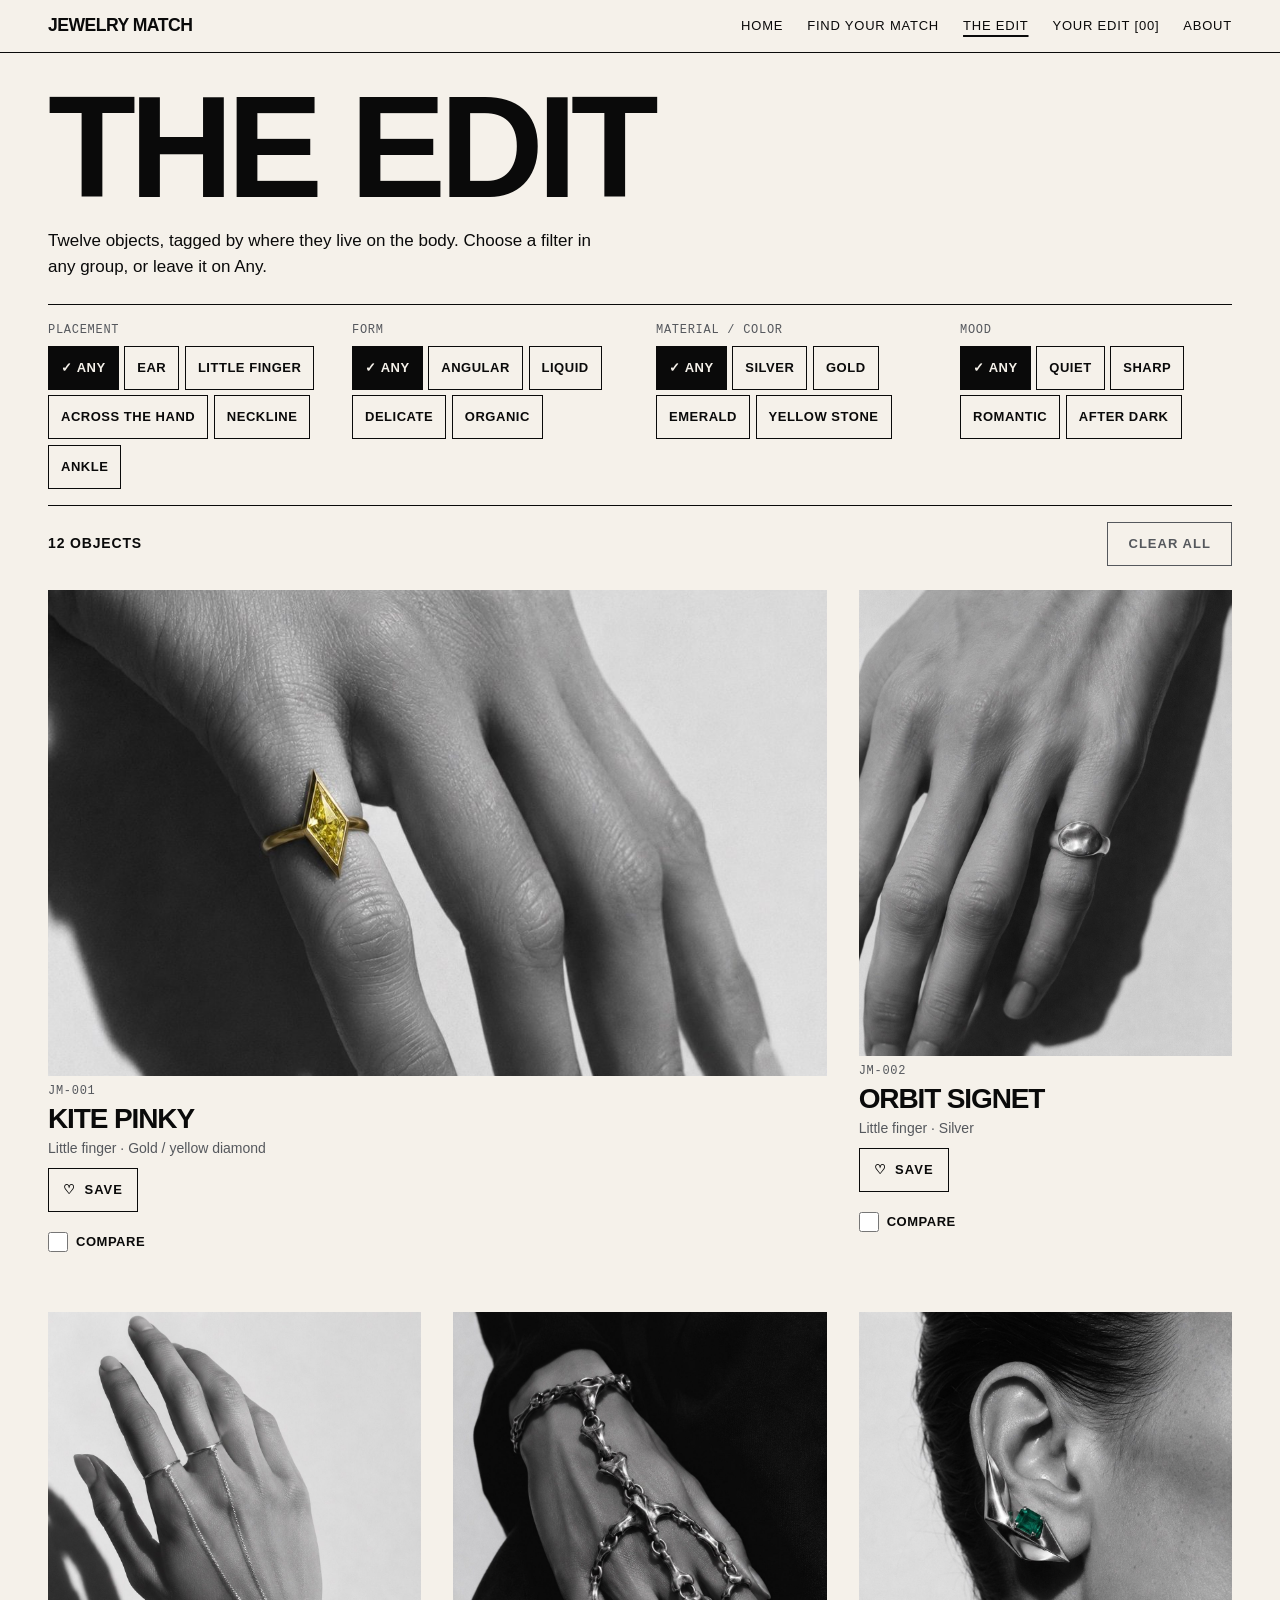
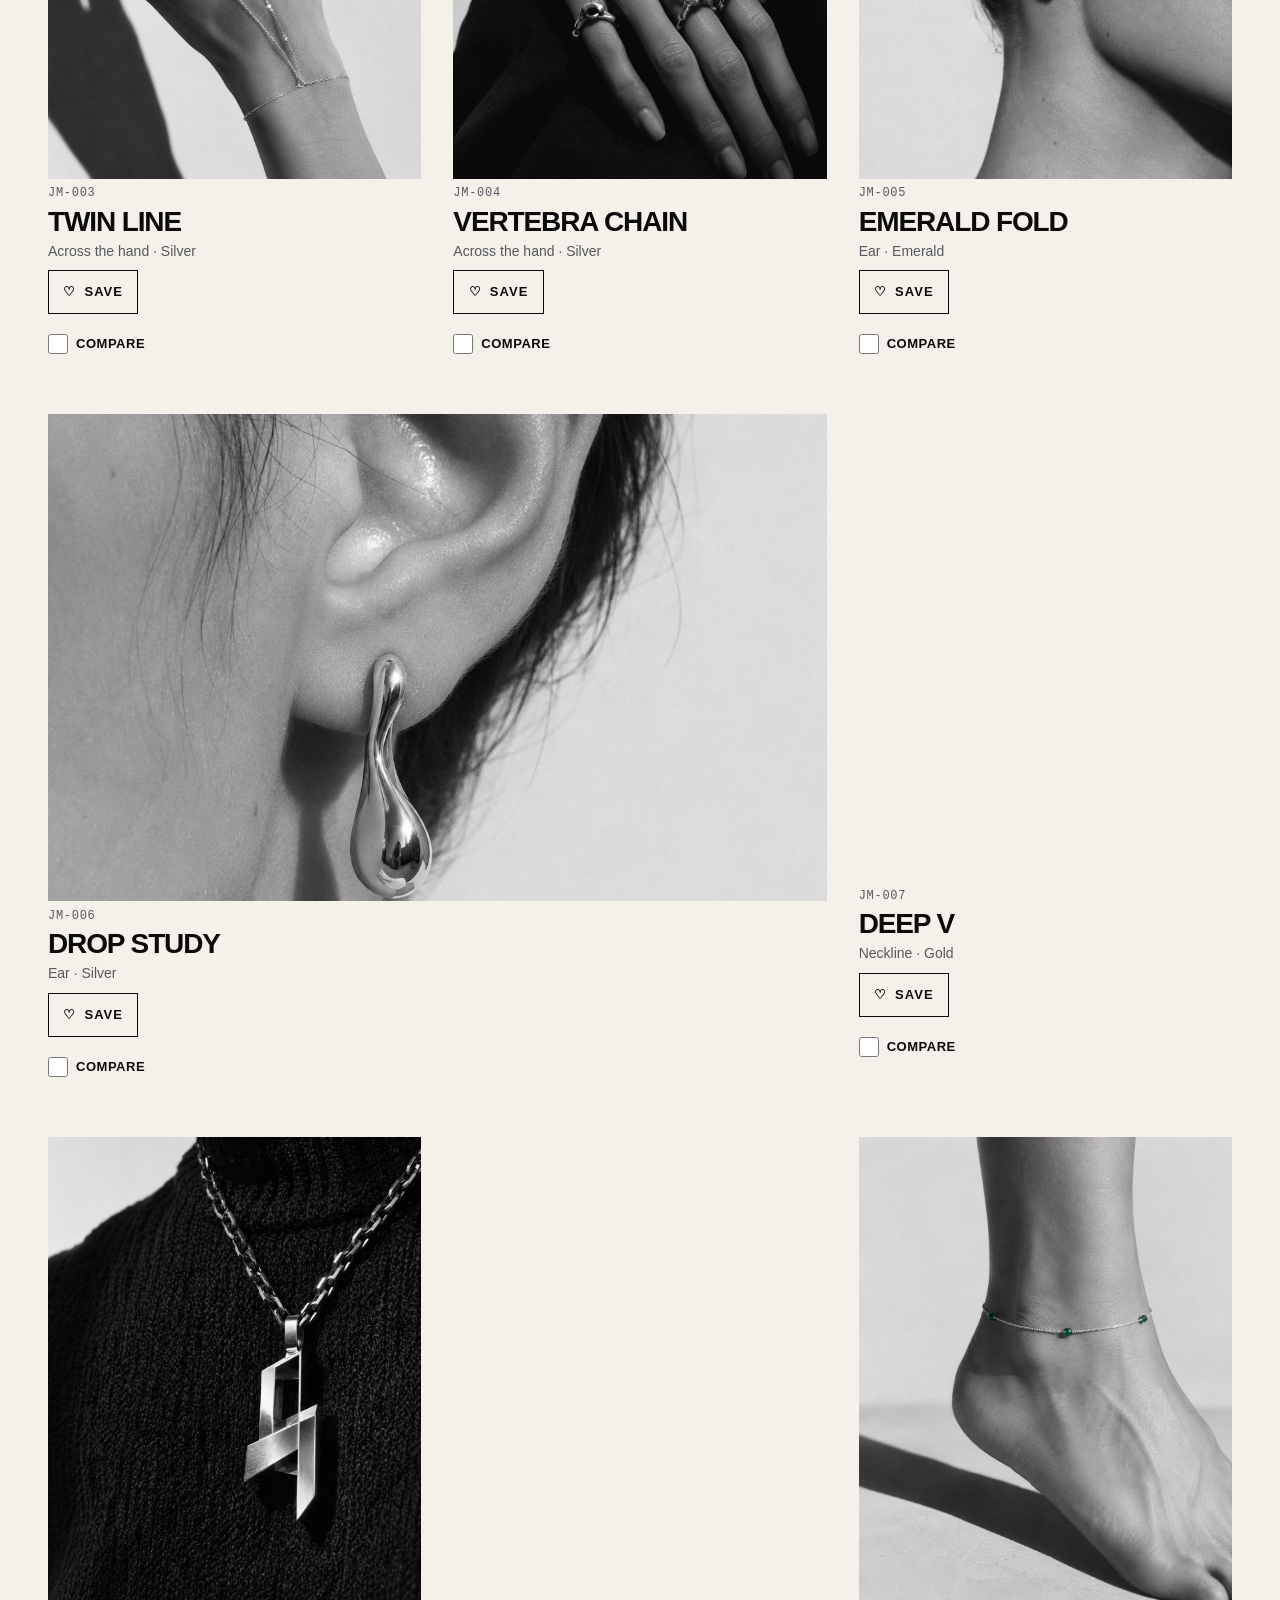
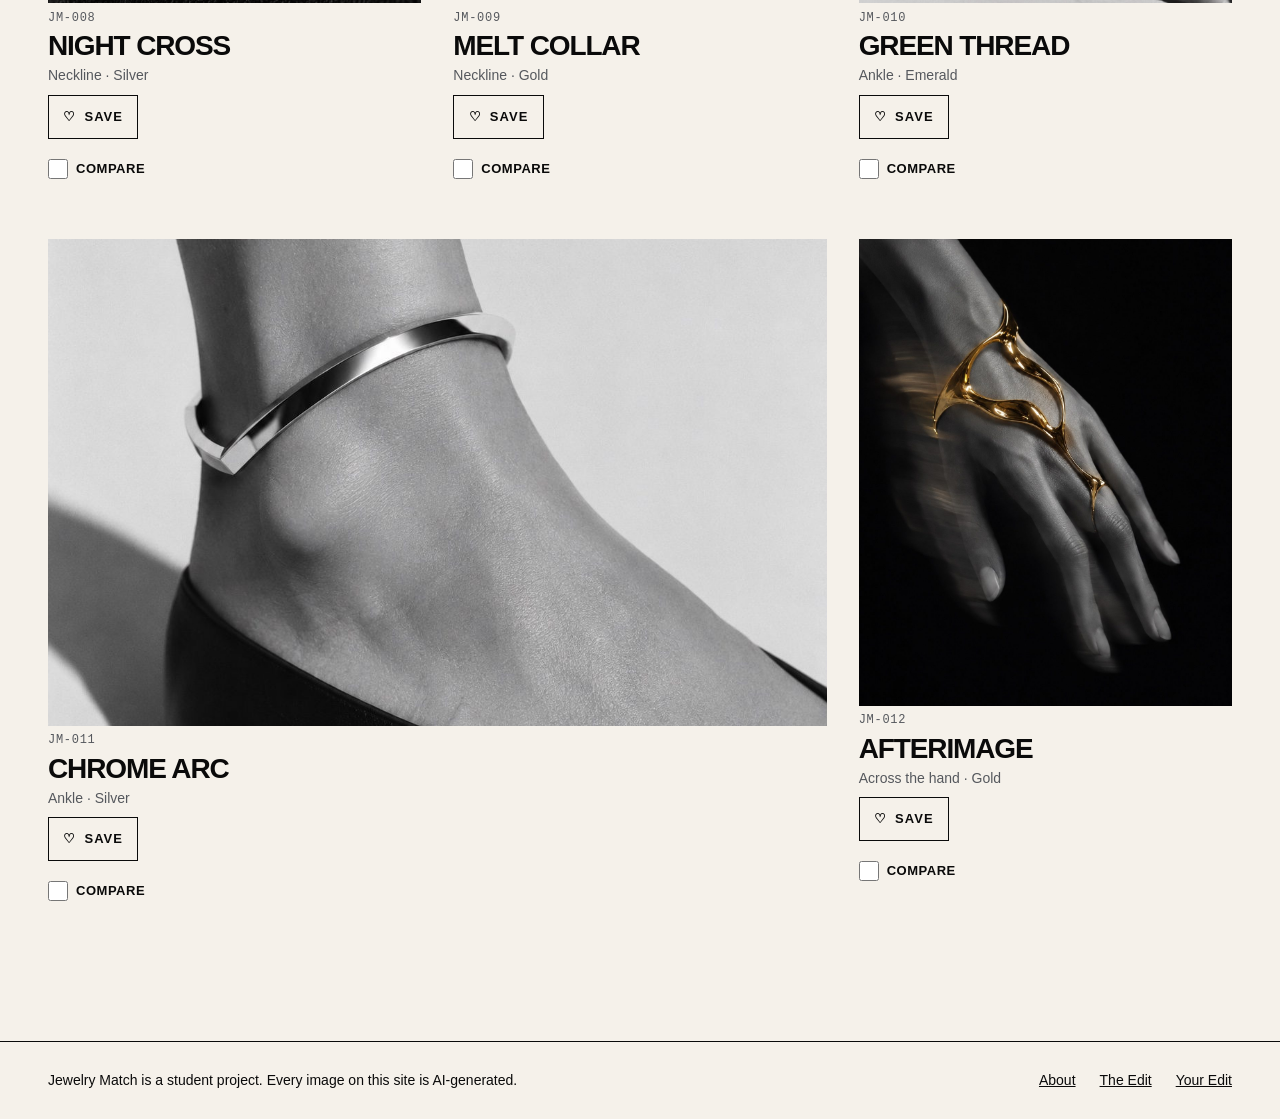
==== archive.html @ cb15ac5b "Add files via upload" ====
<!doctype html>
<!-- ==========================================================
     archive.html  -  "The Edit": all 12 objects with filters.
     The filter chips and the cards are built by js/archive.js
     from the shared data in js/data.js.
     ========================================================== -->
<html lang="en">
<head>
  <meta charset="utf-8">
  <meta name="viewport" content="width=device-width, initial-scale=1">
  <title>The Edit — Jewelry Match</title>
  <meta name="description" content="Browse all twelve pieces and filter by placement, form, material and mood.">
  <script>document.documentElement.classList.add('js');</script>
  <link rel="stylesheet" href="css/tokens.css">
  <link rel="stylesheet" href="css/base.css">
  <link rel="stylesheet" href="css/components.css">
  <link rel="stylesheet" href="css/pages.css">
</head>
<body>
  <a class="skip-link" href="#main">Skip to main content</a>

  <header class="site-header">
    <div class="site-header__inner">
      <a class="brand" href="index.html">Jewelry Match</a>
      <button class="nav-toggle" type="button" aria-expanded="false" aria-controls="site-nav">Menu</button>
      <nav class="site-nav" id="site-nav" aria-label="Main">
        <ul>
          <li><a href="index.html">Home</a></li>
          <li><a href="match.html">Find your match</a></li>
          <li><a href="archive.html" aria-current="page">The Edit</a></li>
          <li><a href="saved.html">Your Edit [<span data-fav-count>00</span>]</a></li>
          <li><a href="about.html">About</a></li>
        </ul>
      </nav>
    </div>
  </header>

  <main id="main" class="page simple-page">
    <h1 class="step-title">The Edit</h1>
    <p class="page-intro">Twelve objects, tagged by where they live on the body. Choose a filter in any group, or leave it on Any.</p>

    <form class="filters" id="filters" aria-label="Filter the collection" onsubmit="return false">
      <!-- The four filter groups are built by js/archive.js -->
    </form>

    <div class="toolbar">
      <p class="count" id="count" role="status"></p>
      <button class="btn btn--ghost" type="button" id="clear-all" aria-disabled="true">Clear all</button>
    </div>

    <!-- Compare mode (built by js/archive.js): a panel with the table, and a bar at the bottom -->
    <section class="compare" id="compare-panel" aria-labelledby="compare-heading" hidden></section>

    <div id="empty"></div>
    <div class="object-grid" id="object-grid">
      <noscript><p class="notice">The filters need JavaScript. Try the <a href="match.html">match quiz</a> instead.</p></noscript>
    </div>
  </main>

  <div class="compare-bar" id="compare-bar" role="region" aria-label="Compare" hidden></div>

  <footer class="site-footer">
    <div class="site-footer__inner">
      <p>Jewelry Match is a student project. Every image on this site is AI-generated.</p>
      <ul>
        <li><a href="about.html">About</a></li>
        <li><a href="archive.html">The Edit</a></li>
        <li><a href="saved.html">Your Edit</a></li>
      </ul>
    </div>
  </footer>

  <div id="live" class="vh" role="status" aria-live="polite"></div>

  <script src="js/data.js"></script>
  <script src="js/match.js"></script>
  <script src="js/storage.js"></script>
  <script src="js/ui.js"></script>
  <script src="js/archive.js"></script>
</body>
</html>
---- css/tokens.css ----
/* ==========================================================
   tokens.css  -  the design "variables" (spec section 07)
   ----------------------------------------------------------
   A CSS custom property (written --name) is a named value.
   Every other CSS file uses var(--name) instead of typing
   colors or sizes again. Change a token here and the whole
   site updates. That is how a design system stays consistent.
   ========================================================== */
:root {
  /* Color roles from the spec */
  --paper:    #F5F1EA;  /* main ground */
  --black:    #0A0A0A;  /* type and rules */
  --chrome:   #B9BCC1;  /* decoration only (too light for small text) */
  --oxblood:  #6E1320;  /* editorial emphasis */
  --emerald:  #075A43;  /* collection accent */
  --yellow:   #F2C94C;  /* stone / selection accent */

  /* Added for accessibility: a darker grey that is readable
     on paper. Use this for small metadata text, not --chrome. */
  --ink-muted: #55585D;

  /* Type: heavy display font, neutral body, mono-like captions.
     These are "stacks": the browser uses the first one it has. */
  --font-display: "Arial Black", "Helvetica Neue", Arial, sans-serif;
  --font-body:    "Helvetica Neue", Helvetica, Arial, sans-serif;
  --font-meta:    ui-monospace, "SF Mono", Menlo, Consolas, monospace;

  /* Spacing and layout */
  --margin: clamp(16px, 4vw, 48px);   /* outer page margin */
  --gutter: clamp(16px, 3vw, 32px);   /* space between columns */
  --rule:   1px solid var(--black);   /* the thin catalog line */

  /* Motion (spec: 150-300 ms) */
  --dur: 200ms;
}
---- css/base.css ----
/* ==========================================================
   base.css  -  resets and rules for plain HTML elements
   ========================================================== */

/* "border-box" means padding is counted INSIDE an element's width.
   Without it, layouts overflow the screen in confusing ways. */
*, *::before, *::after { box-sizing: border-box; }

html { -webkit-text-size-adjust: 100%; }

body {
  margin: 0;
  background: var(--paper);
  color: var(--black);
  font-family: var(--font-body);
  font-size: 1.0625rem;   /* 17px: inside the spec's 16-18px range */
  line-height: 1.55;
}

h1, h2, h3, p, ul, dl, dd, figure { margin: 0; }
ul { padding: 0; list-style: none; }
img, svg { display: block; max-width: 100%; }
button, input { font: inherit; color: inherit; }
a { color: inherit; }

/* Visible keyboard focus. :focus-visible only appears for keyboard
   users, which keeps the design clean for mouse users. */
:focus-visible {
  outline: 3px solid var(--oxblood);
  outline-offset: 3px;
}

/* "Visually hidden": invisible on screen but read by screen readers. */
.vh {
  position: absolute !important;
  width: 1px; height: 1px;
  overflow: hidden;
  clip: rect(0 0 0 0);
  white-space: nowrap;
}

/* Skip link: first thing a keyboard user can Tab to. */
.skip-link {
  position: absolute;
  left: var(--margin);
  top: -100px;
  z-index: 100;
  padding: .75rem 1rem;
  background: var(--black);
  color: var(--paper);
}
.skip-link:focus { top: 8px; }

/* Respect people who ask their device for less motion. */
@media (prefers-reduced-motion: reduce) {
  *, *::before, *::after {
    animation-duration: .01ms !important;
    animation-iteration-count: 1 !important;
    transition-duration: .01ms !important;
    scroll-behavior: auto !important;
  }
}

/* Small helper classes used on several pages */
.page {
  max-width: 90rem;
  margin-inline: auto;
  padding-inline: var(--margin);
}

.meta {
  font-family: var(--font-meta);
  font-size: .75rem;               /* 12px, inside the spec's 11-13px */
  letter-spacing: .06em;
  text-transform: uppercase;
  color: var(--ink-muted);
}

.display {
  font-family: var(--font-display);
  font-weight: 900;
  text-transform: uppercase;
  letter-spacing: -.045em;
  line-height: .88;
}

/* The hidden attribute must always win over other display rules. */
[hidden] { display: none !important; }
---- css/components.css ----
/* ==========================================================
   components.css  -  reusable pieces (spec section 08)
   Header, buttons, choice cards, hotspots, result cards.
   ========================================================== */

/* ---------- Header and navigation ---------- */
.site-header { border-bottom: var(--rule); background: var(--paper); }

.site-header__inner {
  display: flex;
  flex-wrap: wrap;
  align-items: center;
  justify-content: space-between;
  gap: .5rem 1rem;
  max-width: 90rem;
  margin-inline: auto;
  padding: .25rem var(--margin);
}

.brand {
  display: inline-flex;
  align-items: center;
  min-height: 44px;
  font-family: var(--font-display);
  font-weight: 900;
  font-size: 1.1rem;
  letter-spacing: -.03em;
  text-transform: uppercase;
  text-decoration: none;
}

.site-nav ul { display: flex; flex-wrap: wrap; gap: 0 1.5rem; }

.site-nav a {
  display: inline-flex;
  align-items: center;
  min-height: 44px;
  font-size: .8125rem;
  letter-spacing: .06em;
  text-transform: uppercase;
  text-decoration: none;
}
.site-nav a:hover { text-decoration: underline; text-underline-offset: .35em; }
.site-nav a[aria-current="page"] {
  text-decoration: underline;
  text-decoration-thickness: 2px;
  text-underline-offset: .35em;
}

.nav-toggle {
  display: none;               /* shown on mobile only, and only when JS works */
  min-height: 44px;
  min-width: 44px;
  padding: 0 1rem;
  border: 1px solid var(--black);
  background: transparent;
  font-size: .8125rem;
  letter-spacing: .06em;
  text-transform: uppercase;
  cursor: pointer;
}

@media (max-width: 767px) {
  .js .nav-toggle { display: inline-flex; align-items: center; justify-content: center; }
  .js .site-nav { display: none; flex-basis: 100%; padding-bottom: .5rem; }
  .js .site-nav[data-open="true"] { display: block; }
  .site-nav ul { flex-direction: column; }
}

/* ---------- Buttons ---------- */
.btn {
  display: inline-flex;
  align-items: center;
  justify-content: center;
  gap: .5rem;
  min-height: 44px;
  min-width: 44px;
  padding: .65rem 1.25rem;
  border: 1px solid var(--black);
  border-radius: 0;
  background: var(--black);
  color: var(--paper);
  font-weight: 700;
  font-size: .8125rem;
  letter-spacing: .08em;
  text-transform: uppercase;
  text-decoration: none;
  cursor: pointer;
  transition: background var(--dur), color var(--dur), border-color var(--dur);
}
.btn:hover { background: var(--oxblood); border-color: var(--oxblood); }

.btn--ghost { background: transparent; color: var(--black); }
.btn--ghost:hover { background: var(--black); border-color: var(--black); color: var(--paper); }

/* "Disabled" look, but still focusable so we can explain why. */
.btn[aria-disabled="true"],
.btn[aria-disabled="true"]:hover {
  background: transparent;
  border-color: var(--ink-muted);
  color: var(--ink-muted);
  cursor: not-allowed;
}

/* ---------- Choice cards (radio buttons dressed as cards) ---------- */
.choices {
  display: grid;
  grid-template-columns: repeat(auto-fit, minmax(min(100%, 9.5rem), 1fr));
  gap: var(--gutter);
}

.choice { position: relative; display: block; }

/* The real radio sits invisibly on top of the whole card.
   That keeps native keyboard and screen-reader behavior. */
.choice input {
  position: absolute;
  inset: 0;
  width: 100%;
  height: 100%;
  margin: 0;
  opacity: 0;
  cursor: pointer;
}

.choice__body {
  display: flex;
  flex-direction: column;
  gap: .5rem;
  height: 100%;
  padding: .75rem;
  border: 1px solid var(--black);
  background: var(--paper);
  transition: background var(--dur);
}
.choice:hover .choice__body { background: #ECE6DB; }

.choice input:checked + .choice__body {
  background: var(--yellow);
  box-shadow: inset 0 0 0 2px var(--black);
}
.choice input:focus-visible + .choice__body {
  outline: 3px solid var(--oxblood);
  outline-offset: 3px;
}

.choice__label { font-weight: 700; text-transform: uppercase; letter-spacing: .04em; }
.choice__caption { font-size: .9rem; color: var(--ink-muted); }
.choice input:checked + .choice__body .choice__caption { color: var(--black); }

/* "Selected" text so the state never relies on color alone. */
.choice__state { display: none; font-weight: 700; font-size: .8125rem; text-transform: uppercase; }
.choice input:checked + .choice__body .choice__state { display: block; }

.choice__visual { height: 3.5rem; color: var(--black); }
.choice__visual svg { height: 100%; width: auto; }

.swatch { display: block; height: 3.5rem; border: 1px solid var(--black); }
.swatch--silver { background: linear-gradient(135deg, #ECEEF0, #9A9DA3 50%, #E6E8EA); }
.swatch--gold { background: linear-gradient(135deg, #E8CF8A, #B8902F 55%, #E3C26C); }
.swatch--emerald { background: var(--emerald); }
.swatch--yellow-stone { background: var(--yellow); }

/* ---------- Body map hotspots ---------- */
.hotspot {
  position: absolute;
  display: flex;
  align-items: center;
  gap: 2px;
  padding: 0;
  border: 0;
  background: none;
  cursor: pointer;
  transform: translate(-22px, -22px);   /* centers the dot on its x/y point */
}
.hotspot--left {
  flex-direction: row-reverse;
  transform: translate(calc(-100% + 22px), -22px);
}

.hotspot__dot { display: grid; place-items: center; width: 44px; height: 44px; }

.hotspot__num {
  display: grid;
  place-items: center;
  width: 28px;
  height: 28px;
  border: 2px solid var(--black);
  border-radius: 50%;
  background: var(--paper);
  font-weight: 700;
  font-size: .8125rem;
  transition: background var(--dur), color var(--dur);
}

.hotspot__label {
  padding: .1rem .4rem;
  border: 1px solid var(--black);
  background: var(--paper);
  font-size: .75rem;
  font-weight: 700;
  letter-spacing: .06em;
  text-transform: uppercase;
  white-space: nowrap;
}

.hotspot:hover .hotspot__num { background: var(--yellow); }
.hotspot[aria-pressed="true"] .hotspot__num {
  background: var(--oxblood);
  border-color: var(--oxblood);
  color: var(--paper);
}
.hotspot[aria-pressed="true"] .hotspot__label { background: var(--yellow); }
.hotspot[aria-pressed="true"] .hotspot__label::after { content: " \2713"; }  /* check mark */

/* ---------- Image placeholder (used until real photos exist) ---------- */
.placeholder {
  display: flex;
  flex-direction: column;
  justify-content: space-between;
  aspect-ratio: 4 / 5;
  padding: 1rem;
  border: 1px solid var(--black);
  color: var(--black);
}
.placeholder--silver { background: linear-gradient(135deg, #ECEEF0, #A7AAB0 55%, #DDE0E3); }
.placeholder--gold { background: linear-gradient(135deg, #EBD590, #BE9636 55%, #E6C975); }
.placeholder--yellow-stone { background: var(--yellow); }
.placeholder--emerald { background: var(--emerald); color: var(--paper); }

.placeholder__no { font-family: var(--font-meta); font-size: .75rem; letter-spacing: .06em; }
.placeholder__name {
  font-family: var(--font-display);
  font-weight: 900;
  font-size: clamp(1.5rem, 5vw, 2.5rem);
  line-height: .9;
  letter-spacing: -.04em;
  text-transform: uppercase;
  overflow-wrap: anywhere;
}
.media-img { width: 100%; height: auto; aspect-ratio: 4 / 5; object-fit: cover; }

/* ---------- Object card (archive, saved, "pair it with") ---------- */
/* minmax(0, 1fr) = "one column, never wider than your container".
   Without it, a wide child can stretch the column and the whole page. */
.card { display: grid; grid-template-columns: minmax(0, 1fr); align-content: start; gap: .5rem; min-width: 0; }
.card__link { display: grid; grid-template-columns: minmax(0, 1fr); gap: .35rem; min-width: 0; text-decoration: none; }
.card__name {
  font-family: var(--font-display);
  font-weight: 900;
  font-size: clamp(1.25rem, 2.5vw, 1.75rem);
  line-height: .95;
  letter-spacing: -.04em;
  text-transform: uppercase;
  overflow-wrap: anywhere;
}
.card__link:hover .card__name { text-decoration: underline; text-underline-offset: .15em; }
.card__facts { font-size: .875rem; color: var(--ink-muted); }
.card__note { font-weight: 700; font-size: .875rem; }
.btn--small { justify-self: start; padding: .4rem .9rem; }

/* ---------- Filter chips (radio buttons dressed as small tags) ---------- */
.chips { display: flex; flex-wrap: wrap; gap: .35rem; }
.chip { position: relative; display: block; }
.chip input { position: absolute; inset: 0; width: 100%; height: 100%; margin: 0; opacity: 0; cursor: pointer; }
.chip span {
  display: inline-flex;
  align-items: center;
  min-height: 44px;
  padding: 0 .75rem;
  border: 1px solid var(--black);
  background: var(--paper);
  font-size: .8125rem;
  font-weight: 700;
  letter-spacing: .04em;
  text-transform: uppercase;
  transition: background var(--dur), color var(--dur);
}
.chip:hover span { background: #ECE6DB; }
.chip input:checked + span { background: var(--black); color: var(--paper); }
.chip input:checked + span::before { content: "\2713\00a0"; }   /* check mark: not color alone */
.chip input:focus-visible + span { outline: 3px solid var(--oxblood); outline-offset: 3px; }

/* ---------- Section headings used on object / saved pages ---------- */
.section-title {
  padding-top: .75rem;
  border-top: var(--rule);
  margin-bottom: 1rem;
  font-size: .875rem;
  font-weight: 700;
  letter-spacing: .08em;
  text-transform: uppercase;
}

/* ---------- Notices ---------- */
.notice { padding: 1.5rem; border: 1px solid var(--black); }
.notice h2 { font-family: var(--font-display); font-size: 1.5rem; text-transform: uppercase; letter-spacing: -.03em; margin-bottom: .5rem; }

/* ---------- Footer ---------- */
.site-footer { margin-top: 4rem; border-top: var(--rule); }
.site-footer__inner {
  display: flex;
  flex-wrap: wrap;
  align-items: center;
  justify-content: space-between;
  gap: .25rem 2rem;
  max-width: 90rem;
  margin-inline: auto;
  padding: 1rem var(--margin);
  font-size: .875rem;
}
.site-footer ul { display: flex; flex-wrap: wrap; gap: 0 1.5rem; }
.site-footer a { display: inline-flex; align-items: center; min-height: 44px; }
---- css/pages.css ----
/* ==========================================================
   pages.css  -  layout that belongs to specific pages
   Right now: the Find Your Match page (body map, questions,
   results). Mobile first: the base rules are the phone layout,
   and @media blocks add layout as the screen gets wider.
   ========================================================== */

.match { padding-block: 2rem 4rem; }

/* The giant editorial heading. clamp(min, preferred, max) lets it
   grow with the screen but never get too small or too big. */
.step-title {
  font-family: var(--font-display);
  font-weight: 900;
  font-size: clamp(2.5rem, 12vw, 9rem);
  line-height: .88;
  letter-spacing: -.045em;
  text-transform: uppercase;
  overflow-wrap: anywhere;
  outline: none;               /* we move focus here on purpose, so no ring */
}

/* ---------- Progress: text AND bar, never color alone ---------- */
.progress { display: flex; flex-wrap: wrap; align-items: center; gap: .5rem 1rem; margin: 1.25rem 0 2rem; }
.progress__text { font-weight: 700; text-transform: uppercase; letter-spacing: .06em; font-size: .8125rem; }
.progress__bar { display: flex; gap: 4px; flex: 1; min-width: 8rem; max-width: 16rem; }
.progress__seg { flex: 1; height: 6px; background: var(--chrome); }
.progress__seg[data-done="true"] { background: var(--black); }

/* ---------- Question (fieldset) ---------- */
.question { min-width: 0; margin: 0; padding: 0; border: 0; }
.question legend { padding: 0; margin-bottom: .25rem; font-size: 1.375rem; font-weight: 700; }
.question__intro { margin-bottom: 1.25rem; }

.step-actions { display: flex; flex-wrap: wrap; align-items: center; gap: 1rem; margin-top: 2rem; }
.hint { flex-basis: 100%; min-height: 1.5em; font-size: .9rem; color: var(--ink-muted); }
.hint--alert { color: var(--oxblood); font-weight: 700; }

/* ---------- Body map ---------- */
.bodymap { display: grid; gap: 2rem; }

.bodymap__figure {
  position: relative;
  width: 100%;
  max-width: 24rem;
  margin-inline: auto;
  aspect-ratio: 340 / 420;
}
.bodymap__svg { width: 100%; height: 100%; }
.body-shape { fill: var(--black); stroke: var(--black); }

/* The photo version of the figure: same size rules, the photo's own proportions. */
.bodymap__figure--photo { aspect-ratio: 1122 / 1402; max-width: 26rem; border: 1px solid var(--black); }
.bodymap__photo { width: 100%; height: 100%; object-fit: cover; }

@media (min-width: 1024px) {
  .bodymap { grid-template-columns: minmax(0, 1fr) minmax(0, 1.1fr); align-items: start; gap: var(--gutter); }
  .bodymap__figure { margin-inline: 0; }
}

/* ---------- Results ---------- */
.answers {
  display: grid;
  grid-template-columns: repeat(auto-fit, minmax(9rem, 1fr));
  gap: 0 1rem;
  padding-block: .75rem;
  border-block: var(--rule);
}
.answers dt { font-family: var(--font-meta); font-size: .75rem; letter-spacing: .06em; text-transform: uppercase; color: var(--ink-muted); }
.answers dd { margin-bottom: .5rem; font-weight: 700; }

.results-head { display: flex; flex-wrap: wrap; align-items: center; gap: 1rem; margin-top: 1rem; }

.results-grid { display: grid; grid-template-columns: 1fr; gap: calc(var(--gutter) * 1.5) var(--gutter); margin-top: 2rem; }

.result { display: grid; align-content: start; gap: .75rem; padding-top: 1rem; border-top: var(--rule); min-width: 0; }
/* Spacing between the name, score, text and buttons, on every screen size. */
.result__body { display: grid; gap: .75rem; align-content: start; }

.result__name {
  font-family: var(--font-display);
  font-size: clamp(1.75rem, 4vw, 3rem);
  line-height: .9;
  letter-spacing: -.04em;
  text-transform: uppercase;
  overflow-wrap: anywhere;
}
.result__score { font-weight: 700; }
.result__score strong { font-family: var(--font-display); font-size: 2rem; letter-spacing: -.04em; }
.result__facts { font-size: .9rem; }
.result__reason { max-width: 65ch; }
.result__weak { font-size: .875rem; font-weight: 700; text-transform: uppercase; letter-spacing: .04em; color: var(--oxblood); }
.result__actions { display: flex; flex-wrap: wrap; gap: .75rem; margin-top: .5rem; }

.result details { border-top: 1px solid var(--chrome); padding-top: .5rem; }
.result summary { min-height: 44px; display: flex; align-items: center; cursor: pointer; font-weight: 700; font-size: .875rem; text-transform: uppercase; letter-spacing: .04em; }
.breakdown { font-size: .9rem; display: grid; gap: .75rem; padding-bottom: .5rem; }
/* Score bar: the dark fill is as wide as the points earned out of the points possible. */
.bd { display: grid; gap: .3rem; }
.bd__bar { display: block; height: .5rem; border: 1px solid var(--black); background: var(--paper); }
.bd__fill { display: block; height: 100%; background: var(--black); }
.bd--match .bd__fill { background: var(--oxblood); }

@media (min-width: 768px) {
  .results-grid { grid-template-columns: repeat(3, minmax(0, 1fr)); }
  /* The first result gets the big editorial treatment. */
  .result--hero { grid-column: 1 / -1; grid-template-columns: minmax(0, 1.2fr) minmax(0, 1fr); gap: var(--gutter); }
  .result--hero .placeholder, .result--hero .media-img { aspect-ratio: 4 / 3; }
}

/* ==========================================================
   The Edit (archive), Object Story, Saved
   ========================================================== */
.simple-page { padding-block: 2rem 4rem; }
.page-intro { max-width: 60ch; margin-top: 1rem; }

/* ---------- Archive filters ---------- */
.filters {
  display: grid;
  grid-template-columns: repeat(auto-fit, minmax(min(100%, 16rem), 1fr));
  gap: 1rem var(--gutter);
  margin-top: 1.5rem;
  padding-block: 1rem;
  border-block: var(--rule);
}
.filter { min-width: 0; margin: 0; padding: 0; border: 0; }
.filter legend {
  padding: 0;
  margin-bottom: .35rem;
  font-family: var(--font-meta);
  font-size: .75rem;
  letter-spacing: .06em;
  text-transform: uppercase;
  color: var(--ink-muted);
}

.toolbar { display: flex; flex-wrap: wrap; align-items: center; justify-content: space-between; gap: 1rem; margin-top: 1rem; }
.count { font-weight: 700; text-transform: uppercase; letter-spacing: .06em; font-size: .875rem; }

/* DOM order stays logical; only the visual size of some cards changes. */
.object-grid {
  display: grid;
  grid-template-columns: 1fr;
  grid-auto-flow: dense;
  gap: calc(var(--gutter) * 1.5) var(--gutter);
  margin-top: 1.5rem;
}
@media (min-width: 30rem) {
  .object-grid { grid-template-columns: repeat(2, minmax(0, 1fr)); }
}
@media (min-width: 64rem) {
  .object-grid { grid-template-columns: repeat(3, minmax(0, 1fr)); }
  .object-grid > .card:nth-child(5n + 1) { grid-column: span 2; }
  .object-grid > .card:nth-child(5n + 1) .placeholder,
  .object-grid > .card:nth-child(5n + 1) .media-img { aspect-ratio: 8 / 5; }

  /* Short lists (Saved page) stay an even grid, with no wide card. */
  .object-grid--plain > .card:nth-child(5n + 1) { grid-column: auto; }
  .object-grid--plain > .card:nth-child(5n + 1) .placeholder,
  .object-grid--plain > .card:nth-child(5n + 1) .media-img { aspect-ratio: 4 / 5; }
}

/* ---------- Object Story ---------- */
.object-hero { display: grid; gap: var(--gutter); margin-top: 1rem; }
.object-title {
  font-family: var(--font-display);
  font-weight: 900;
  font-size: clamp(2.5rem, 11vw, 7rem);
  line-height: .88;
  letter-spacing: -.045em;
  text-transform: uppercase;
  overflow-wrap: anywhere;
  outline: none;
}
.object-info { display: grid; gap: 1rem; align-content: start; }
.facts { display: grid; grid-template-columns: max-content 1fr; gap: .25rem 1.25rem; font-size: .9375rem; }
.facts dt { font-family: var(--font-meta); font-size: .75rem; letter-spacing: .06em; text-transform: uppercase; color: var(--ink-muted); align-self: center; }
.facts dd { font-weight: 700; }
.object-story { font-size: 1.25rem; max-width: 40ch; }
.object-sections { display: grid; gap: 2.5rem; margin-top: 3rem; }
.object-sections p { max-width: 65ch; }
.pair-grid { display: grid; grid-template-columns: 1fr; gap: var(--gutter); }
.credit { font-size: .8125rem; color: var(--ink-muted); }
.back-link { display: inline-flex; align-items: center; min-height: 44px; }

@media (min-width: 768px) {
  .object-hero { grid-template-columns: minmax(0, 1.2fr) minmax(0, 1fr); }
  .object-hero .placeholder, .object-hero .media-img { aspect-ratio: 4 / 5; }
  .pair-grid { grid-template-columns: repeat(3, minmax(0, 1fr)); }
}

/* ---------- Saved ---------- */
.saved-section { margin-top: 2.5rem; }
.saved-section h2:focus { outline: none; }
.saved-note { margin-bottom: 1rem; }
.empty-actions { display: flex; flex-wrap: wrap; gap: .75rem; margin-top: 1rem; }


/* ---------- Share block (results page) ---------- */
.share { margin-top: 3rem; max-width: 40rem; }
.share__summary { font-weight: 700; text-transform: uppercase; letter-spacing: .04em; font-size: .9375rem; }
.share__text { margin-top: .5rem; color: var(--ink-muted); font-size: .9375rem; }
.share__row { margin-top: 1rem; }
.share__input {
  display: block;
  width: 100%;
  min-height: 44px;
  padding: .5rem .75rem;
  border: 1px solid var(--black);
  border-radius: 0;
  background: var(--paper);
  font-family: var(--font-meta);
  font-size: .8125rem;
}
.share__buttons { display: flex; flex-wrap: wrap; gap: .75rem; margin-top: .75rem; }
.share .hint { margin-top: .5rem; flex-basis: auto; }
.shared-note { margin-top: 0; margin-bottom: 1rem; }

/* ==========================================================
   Home
   ========================================================== */
.home { padding-block: 2rem 2rem; }

/* The masthead is meant to be huge, but it must never push the page
   wider than the screen: its size is a share of the screen width (vw),
   with a floor and a ceiling. */
.masthead {
  font-family: var(--font-display);
  font-weight: 900;
  font-size: clamp(3rem, 15.5vw, 13rem);
  line-height: .84;
  letter-spacing: -.05em;
  text-transform: uppercase;
}
.masthead span { display: block; }
.masthead__meta { margin-top: 1rem; }

.hero { display: grid; gap: var(--gutter); margin-top: 2rem; }
.hero__figure img {
  width: 100%;
  height: auto;
  aspect-ratio: 4 / 5;
  object-fit: cover;
  border: 1px solid var(--black);
}
.hero__figure figcaption { margin-top: .5rem; }
.hero__title {
  font-family: var(--font-display);
  font-weight: 900;
  font-size: clamp(2.25rem, 7vw, 5rem);
  line-height: .9;
  letter-spacing: -.045em;
  text-transform: uppercase;
  overflow-wrap: anywhere;
}
.hero__lead { max-width: 40ch; margin-top: 1rem; font-size: 1.25rem; }

.quickpicks { display: grid; grid-template-columns: repeat(3, minmax(0, 1fr)); gap: .75rem; margin-top: 1.5rem; }
.quickpick { display: grid; gap: .35rem; text-decoration: none; }
.quickpick img { width: 100%; height: auto; aspect-ratio: 1; object-fit: cover; border: 1px solid var(--black); }
.quickpick__label { font-weight: 700; font-size: .8125rem; letter-spacing: .04em; text-transform: uppercase; overflow-wrap: anywhere; }
.quickpick:hover .quickpick__label { text-decoration: underline; text-underline-offset: .2em; }

.hero__actions { display: flex; flex-wrap: wrap; gap: .75rem; margin-top: 1.5rem; }

@media (min-width: 768px) {
  .hero { grid-template-columns: minmax(0, .9fr) minmax(0, 1fr); align-items: start; }
}

.home-section { margin-top: 3.5rem; }
.home-more { margin-top: 1.5rem; }
.home-more a:not(.btn) { display: inline-flex; align-items: center; min-height: 44px; }

.how { display: grid; grid-template-columns: minmax(0, 1fr); gap: 1.5rem; }
.how__title { font-family: var(--font-display); font-weight: 900; font-size: 1.5rem; line-height: .95; letter-spacing: -.04em; text-transform: uppercase; margin-bottom: .5rem; }
.how p { max-width: 40ch; }
@media (min-width: 768px) {
  .how { grid-template-columns: repeat(3, minmax(0, 1fr)); gap: var(--gutter); }
}

/* ==========================================================
   About (long-form reading)
   ========================================================== */
.prose { display: grid; gap: 2.5rem; margin-top: 2rem; }
.prose section { display: grid; gap: 1rem; align-content: start; }
.prose p, .prose .prose__sub { max-width: 65ch; }
.prose__sub { margin-top: .5rem; font-size: 1.125rem; font-weight: 700; }
.prose code { font-family: var(--font-meta); font-size: .9em; }

.table-wrap { max-width: 44rem; overflow-x: auto; }
.score-table { width: 100%; border-collapse: collapse; font-size: .9375rem; }
.score-table caption { padding-bottom: .5rem; text-align: left; font-family: var(--font-meta); font-size: .75rem; letter-spacing: .06em; text-transform: uppercase; color: var(--ink-muted); }
.score-table th, .score-table td { padding: .6rem .75rem; border: 1px solid var(--black); text-align: left; vertical-align: top; }
.score-table thead th { background: var(--black); color: var(--paper); font-size: .8125rem; letter-spacing: .04em; text-transform: uppercase; }
.score-table tbody th { font-weight: 700; }

/* ==========================================================
   Compare mode (The Edit)
   ========================================================== */
.compare-check { position: relative; display: inline-flex; align-items: center; gap: .5rem; min-height: 44px; font-size: .8125rem; font-weight: 700; letter-spacing: .04em; text-transform: uppercase; cursor: pointer; }
.compare-check input { width: 1.25rem; height: 1.25rem; margin: 0; accent-color: var(--oxblood); }
.compare-check:focus-within { outline: 3px solid var(--oxblood); outline-offset: 2px; }

.compare-bar {
  position: sticky;
  bottom: 0;
  z-index: 5;
  display: flex;
  flex-wrap: wrap;
  align-items: center;
  justify-content: space-between;
  gap: .5rem 1rem;
  padding: .75rem var(--margin);
  border-top: var(--rule);
  background: var(--paper);
}
.compare-bar__text { min-width: 0; overflow-wrap: anywhere; }
.compare-bar__actions { display: flex; gap: .5rem; }

.compare { margin-top: 2rem; display: grid; gap: 1rem; justify-items: start; }
.compare .section-title { justify-self: stretch; margin-bottom: 0; }
.compare .section-title:focus { outline: none; }
.table-wrap--wide { max-width: none; width: 100%; }
.cmp { min-width: 36rem; }
.cmp thead th { background: var(--paper); color: var(--black); text-transform: none; font-size: 1rem; vertical-align: top; }
.cmp thead th .media-img, .cmp thead th .placeholder { width: 100%; max-width: 9rem; margin-bottom: .5rem; }
.cmp__name { display: block; font-family: var(--font-display); font-weight: 900; font-size: 1.25rem; line-height: .95; letter-spacing: -.04em; text-transform: uppercase; }
.cmp__same { display: block; font-weight: 400; font-size: .75rem; color: var(--ink-muted); }

/* ==========================================================
   Build your look (Your Edit page)
   ========================================================== */
.look__count { max-width: 60ch; margin-bottom: 1rem; }
.look { display: grid; grid-template-columns: repeat(auto-fit, minmax(min(100%, 11rem), 1fr)); gap: var(--gutter); }
.look__slot { display: grid; grid-template-columns: minmax(0, 1fr); align-content: start; gap: .5rem; min-width: 0; padding: .75rem; border: 1px solid var(--black); }
.look__place { font-size: .8125rem; font-weight: 700; letter-spacing: .08em; text-transform: uppercase; }
.look__empty { color: var(--ink-muted); font-size: .9rem; }
.look__choose { margin: 0; padding: 0; border: 0; min-width: 0; }
.look__choose legend { padding: 0; margin-bottom: .25rem; font-size: .75rem; letter-spacing: .06em; text-transform: uppercase; color: var(--ink-muted); }
.look__option { display: flex; align-items: center; gap: .5rem; min-height: 44px; font-size: .9rem; cursor: pointer; overflow-wrap: anywhere; }
.look__option input { width: 1.25rem; height: 1.25rem; margin: 0; flex: none; accent-color: var(--oxblood); }
.look__option:focus-within { outline: 3px solid var(--oxblood); outline-offset: 2px; }
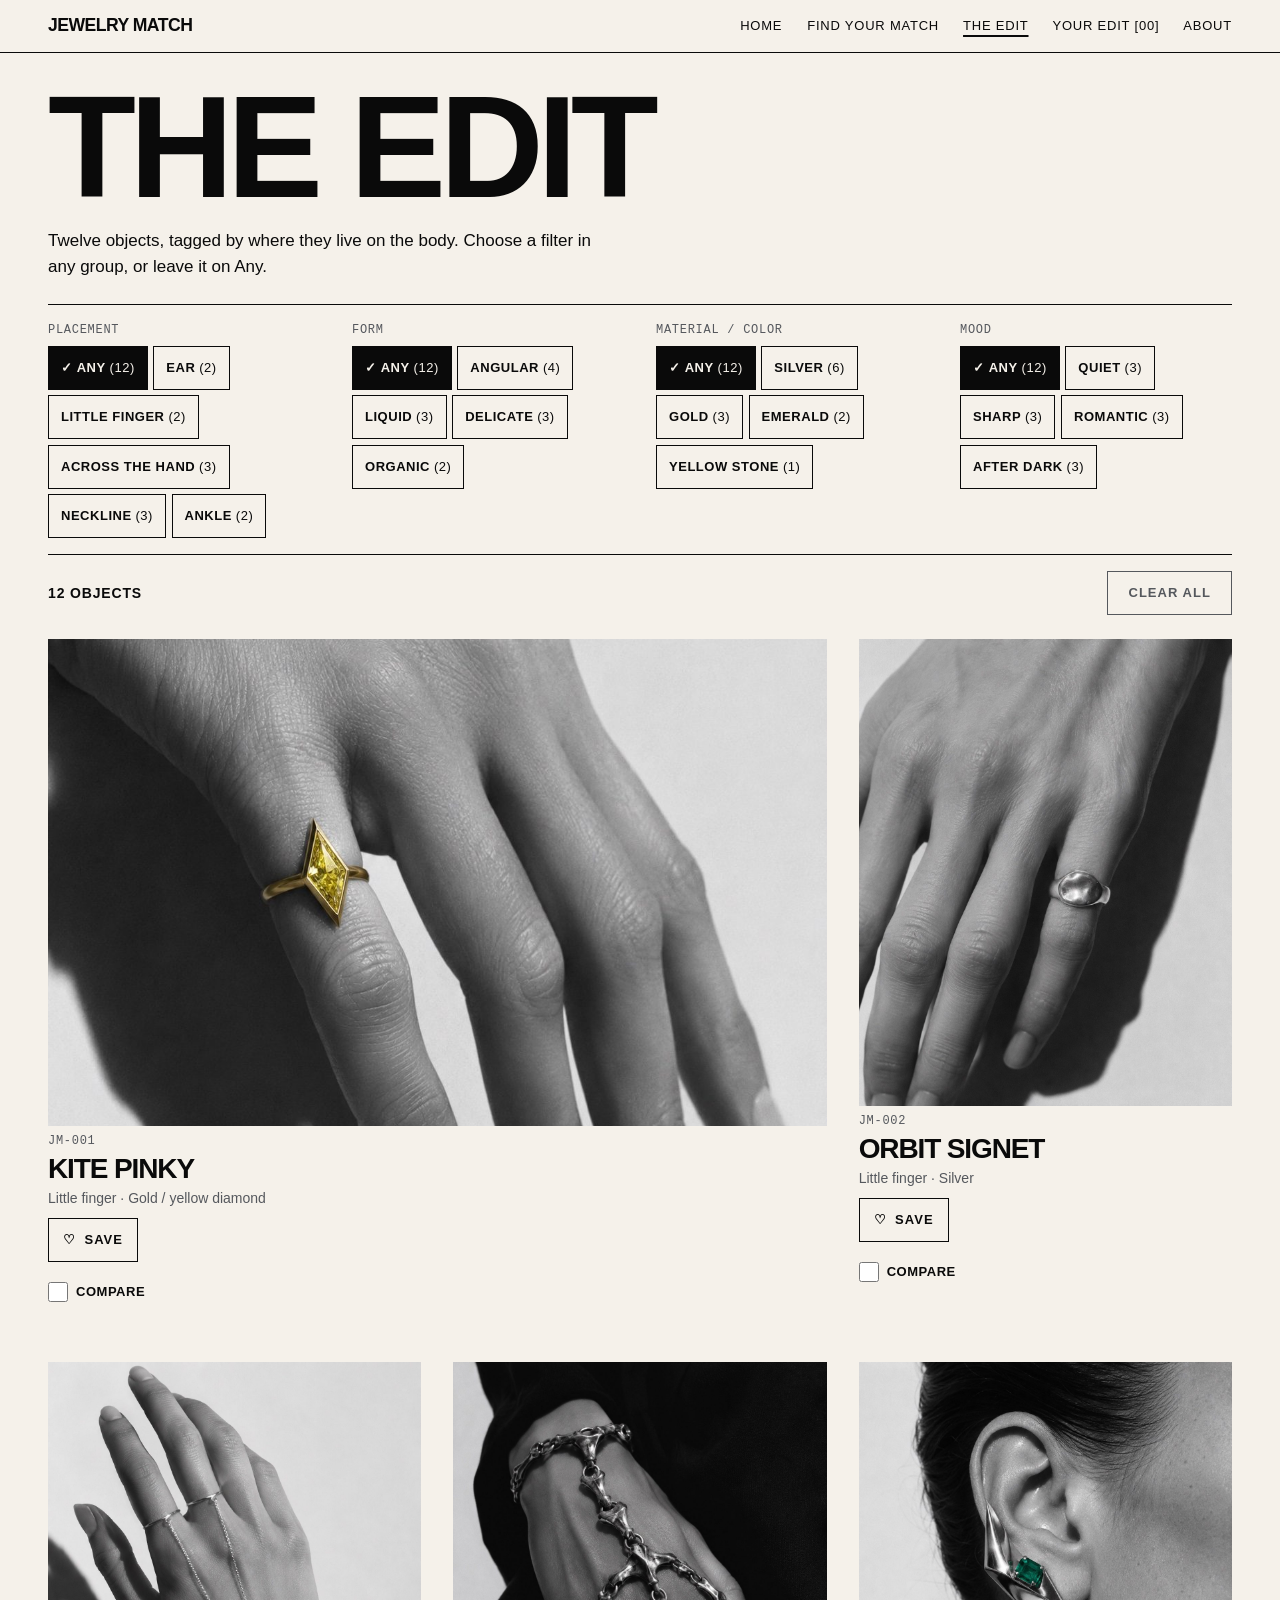
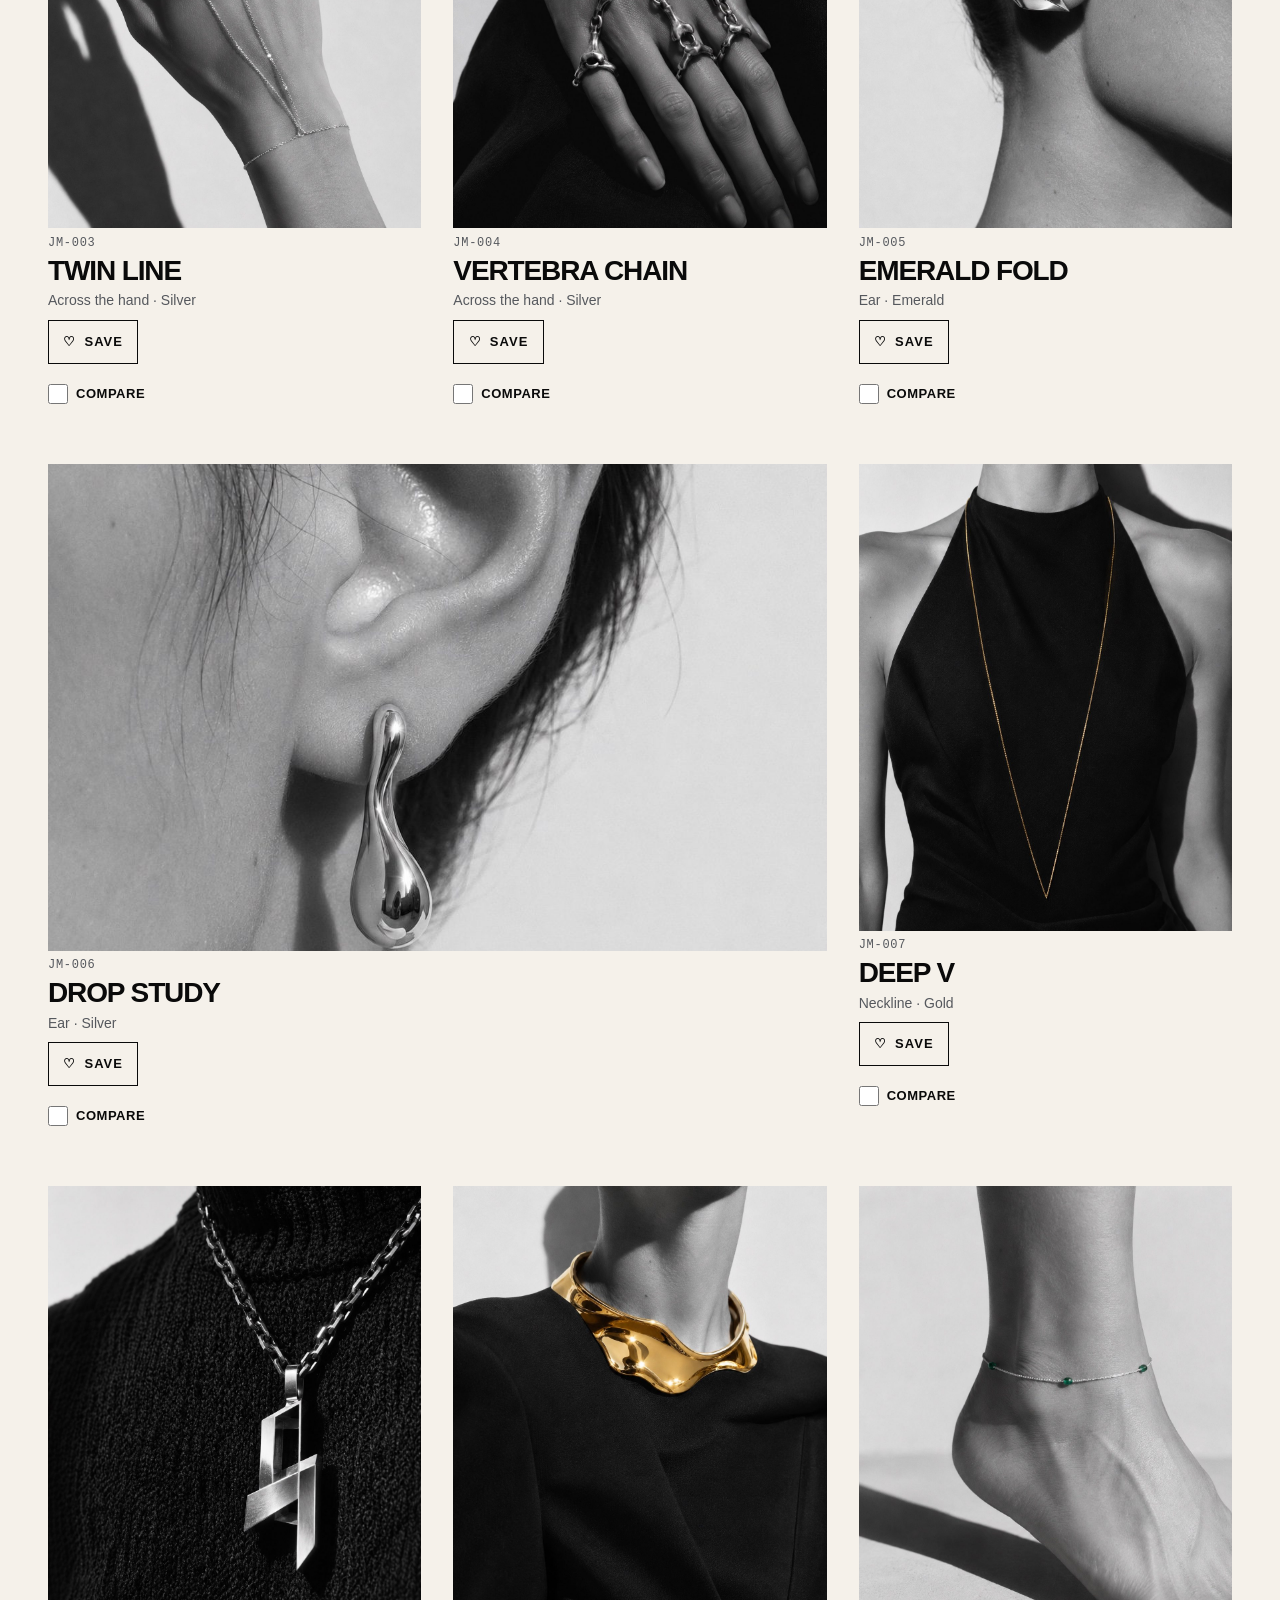
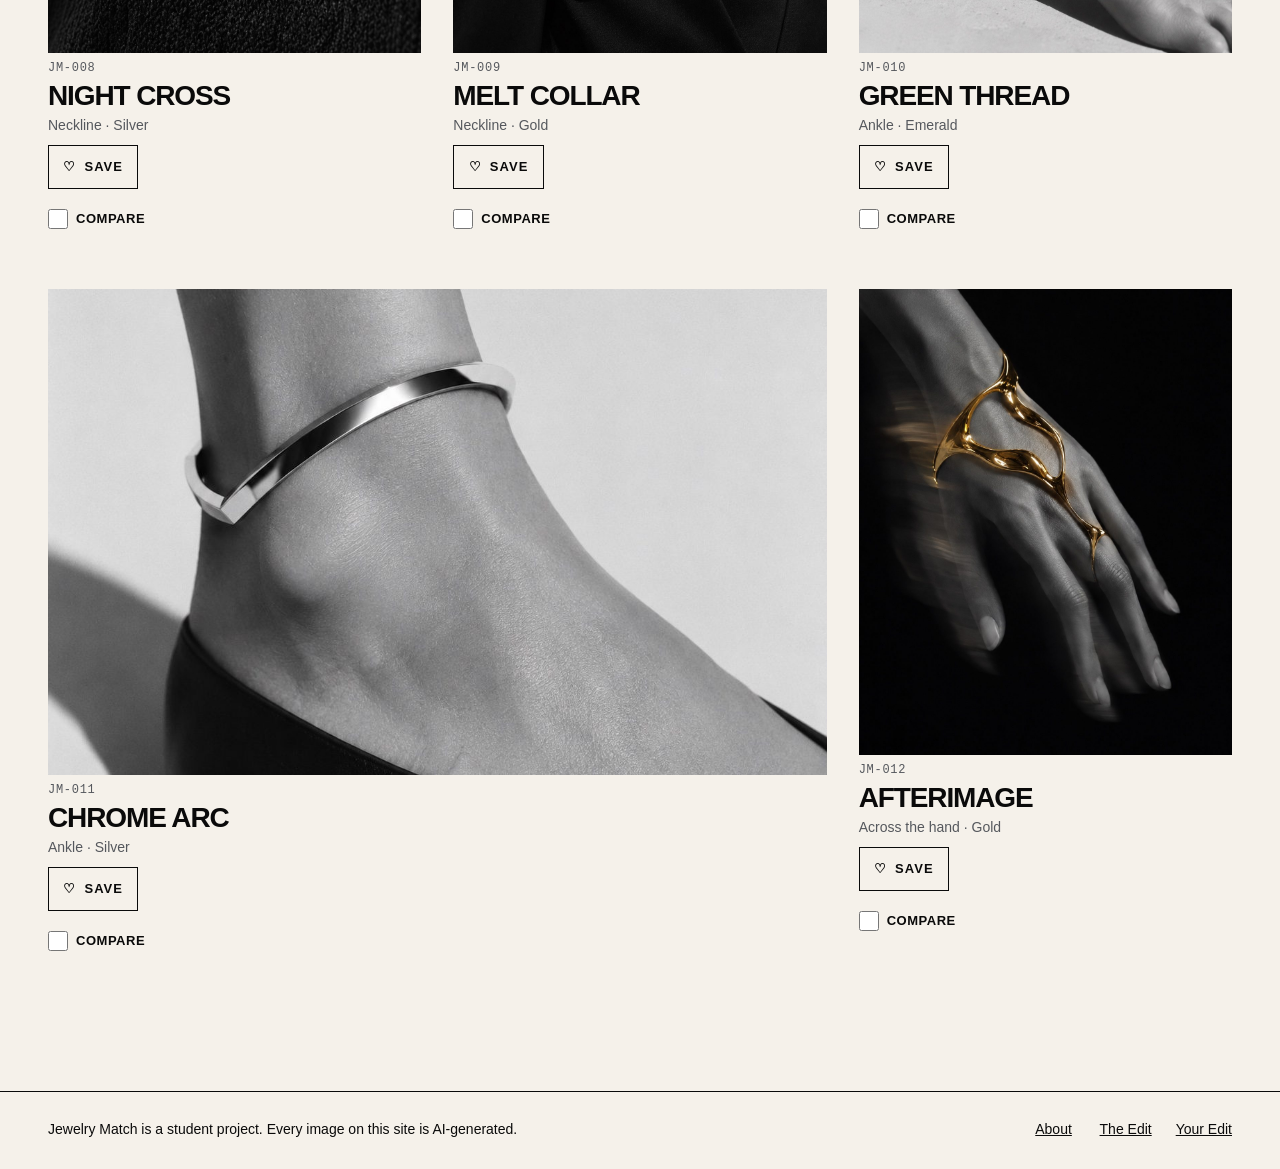
==== commit 3fde6646: "Add files via upload" ====
--- a/archive.html
+++ b/archive.html
@@ -57,7 +57,7 @@
     </div>
   </main>
 
-  <div class="compare-bar" id="compare-bar" role="region" aria-label="Compare" hidden></div>
+  <div class="compare-bar" id="compare-bar" role="region" aria-label="Pieces to compare" hidden></div>
 
   <footer class="site-footer">
     <div class="site-footer__inner">
--- a/css/components.css
+++ b/css/components.css
@@ -34,7 +34,9 @@
 .site-nav a {
   display: inline-flex;
   align-items: center;
-  min-height: 44px;
+  justify-content: center;
+  min-height: 44px;
+  min-width: 44px;
   font-size: .8125rem;
   letter-spacing: .06em;
   text-transform: uppercase;
@@ -263,7 +265,7 @@
 .chips { display: flex; flex-wrap: wrap; gap: .35rem; }
 .chip { position: relative; display: block; }
 .chip input { position: absolute; inset: 0; width: 100%; height: 100%; margin: 0; opacity: 0; cursor: pointer; }
-.chip span {
+.chip > span {
   display: inline-flex;
   align-items: center;
   min-height: 44px;
@@ -276,7 +278,7 @@
   text-transform: uppercase;
   transition: background var(--dur), color var(--dur);
 }
-.chip:hover span { background: #ECE6DB; }
+.chip:hover > span { background: #ECE6DB; }
 .chip input:checked + span { background: var(--black); color: var(--paper); }
 .chip input:checked + span::before { content: "\2713\00a0"; }   /* check mark: not color alone */
 .chip input:focus-visible + span { outline: 3px solid var(--oxblood); outline-offset: 3px; }
@@ -310,4 +312,16 @@
   font-size: .875rem;
 }
 .site-footer ul { display: flex; flex-wrap: wrap; gap: 0 1.5rem; }
-.site-footer a { display: inline-flex; align-items: center; min-height: 44px; }
+.site-footer a { display: inline-flex; align-items: center; min-height: 44px; min-width: 44px; justify-content: center; }
+
+/* ---------- Filter chip counts and switched-off chips ---------- */
+.chip__n { font-weight: 400; margin-left: .3em; }
+.chip input:disabled { cursor: not-allowed; }
+.chip input:disabled + span {
+  border-style: dashed;
+  color: var(--ink-muted);
+  background: transparent;
+  font-weight: 400;
+  text-decoration: line-through;
+}
+.chip:hover input:disabled + span { background: transparent; }
--- a/css/pages.css
+++ b/css/pages.css
@@ -324,7 +324,7 @@
 .cmp { min-width: 36rem; }
 .cmp thead th { background: var(--paper); color: var(--black); text-transform: none; font-size: 1rem; vertical-align: top; }
 .cmp thead th .media-img, .cmp thead th .placeholder { width: 100%; max-width: 9rem; margin-bottom: .5rem; }
-.cmp__name { display: block; font-family: var(--font-display); font-weight: 900; font-size: 1.25rem; line-height: .95; letter-spacing: -.04em; text-transform: uppercase; }
+.cmp__name { display: block; padding-block: .85rem; font-family: var(--font-display); font-weight: 900; font-size: 1.25rem; line-height: .95; letter-spacing: -.04em; text-transform: uppercase; }
 .cmp__same { display: block; font-weight: 400; font-size: .75rem; color: var(--ink-muted); }
 
 /* ==========================================================
@@ -340,3 +340,29 @@
 .look__option { display: flex; align-items: center; gap: .5rem; min-height: 44px; font-size: .9rem; cursor: pointer; overflow-wrap: anywhere; }
 .look__option input { width: 1.25rem; height: 1.25rem; margin: 0; flex: none; accent-color: var(--oxblood); }
 .look__option:focus-within { outline: 3px solid var(--oxblood); outline-offset: 2px; }
+
+/* "Closest pieces" under an empty filter result */
+.near__title { margin-top: 2rem; }
+.near__intro { max-width: 60ch; margin-bottom: 1rem; }
+
+/* ==========================================================
+   Guided look (look.html) and the "next step" on the results page
+   ========================================================== */
+.look-flow__fieldset { margin: 1.5rem 0 0; padding: 0; border: 0; min-width: 0; }
+.look-flow .choices { grid-template-columns: repeat(auto-fit, minmax(min(100%, 12rem), 1fr)); }
+.look-flow__score { font-weight: 700; font-size: .8125rem; letter-spacing: .04em; text-transform: uppercase; }
+.look__start { margin-top: 1.25rem; }
+.results-next { display: grid; gap: .75rem; justify-items: start; margin-top: 2.5rem; padding: 1.25rem; border: 1px solid var(--black); }
+
+/* The look as ONE LINE of pieces, side by side. On a phone the line
+   scrolls sideways inside its own box; the page itself never does. */
+.look--row {
+  position: relative;   /* keeps the visually-hidden text inside the scroll box, so it cannot widen the page */
+  grid-template-columns: none;
+  grid-auto-flow: column;
+  grid-auto-columns: minmax(11rem, 14rem);
+  overflow-x: auto;
+  scroll-snap-type: x proximity;
+  padding-bottom: .5rem;
+}
+.look--row > .look__slot { scroll-snap-align: start; }
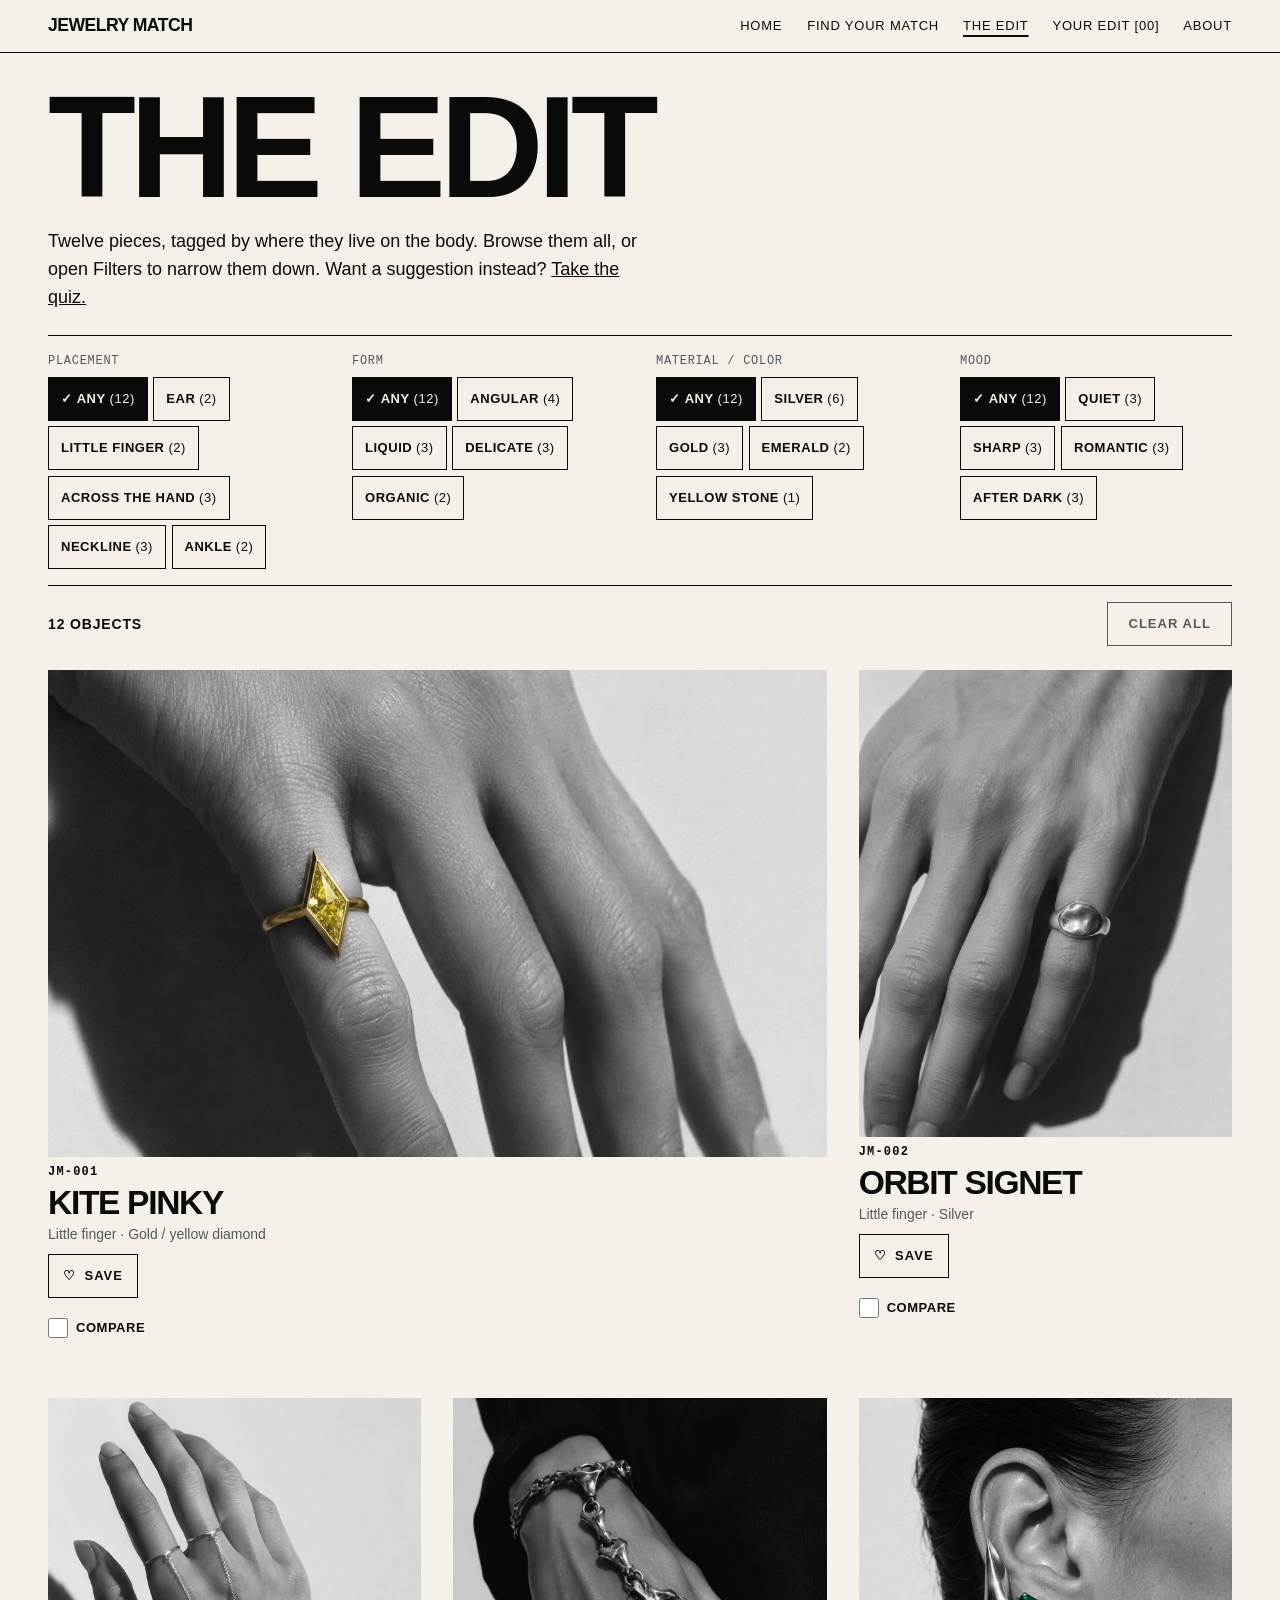
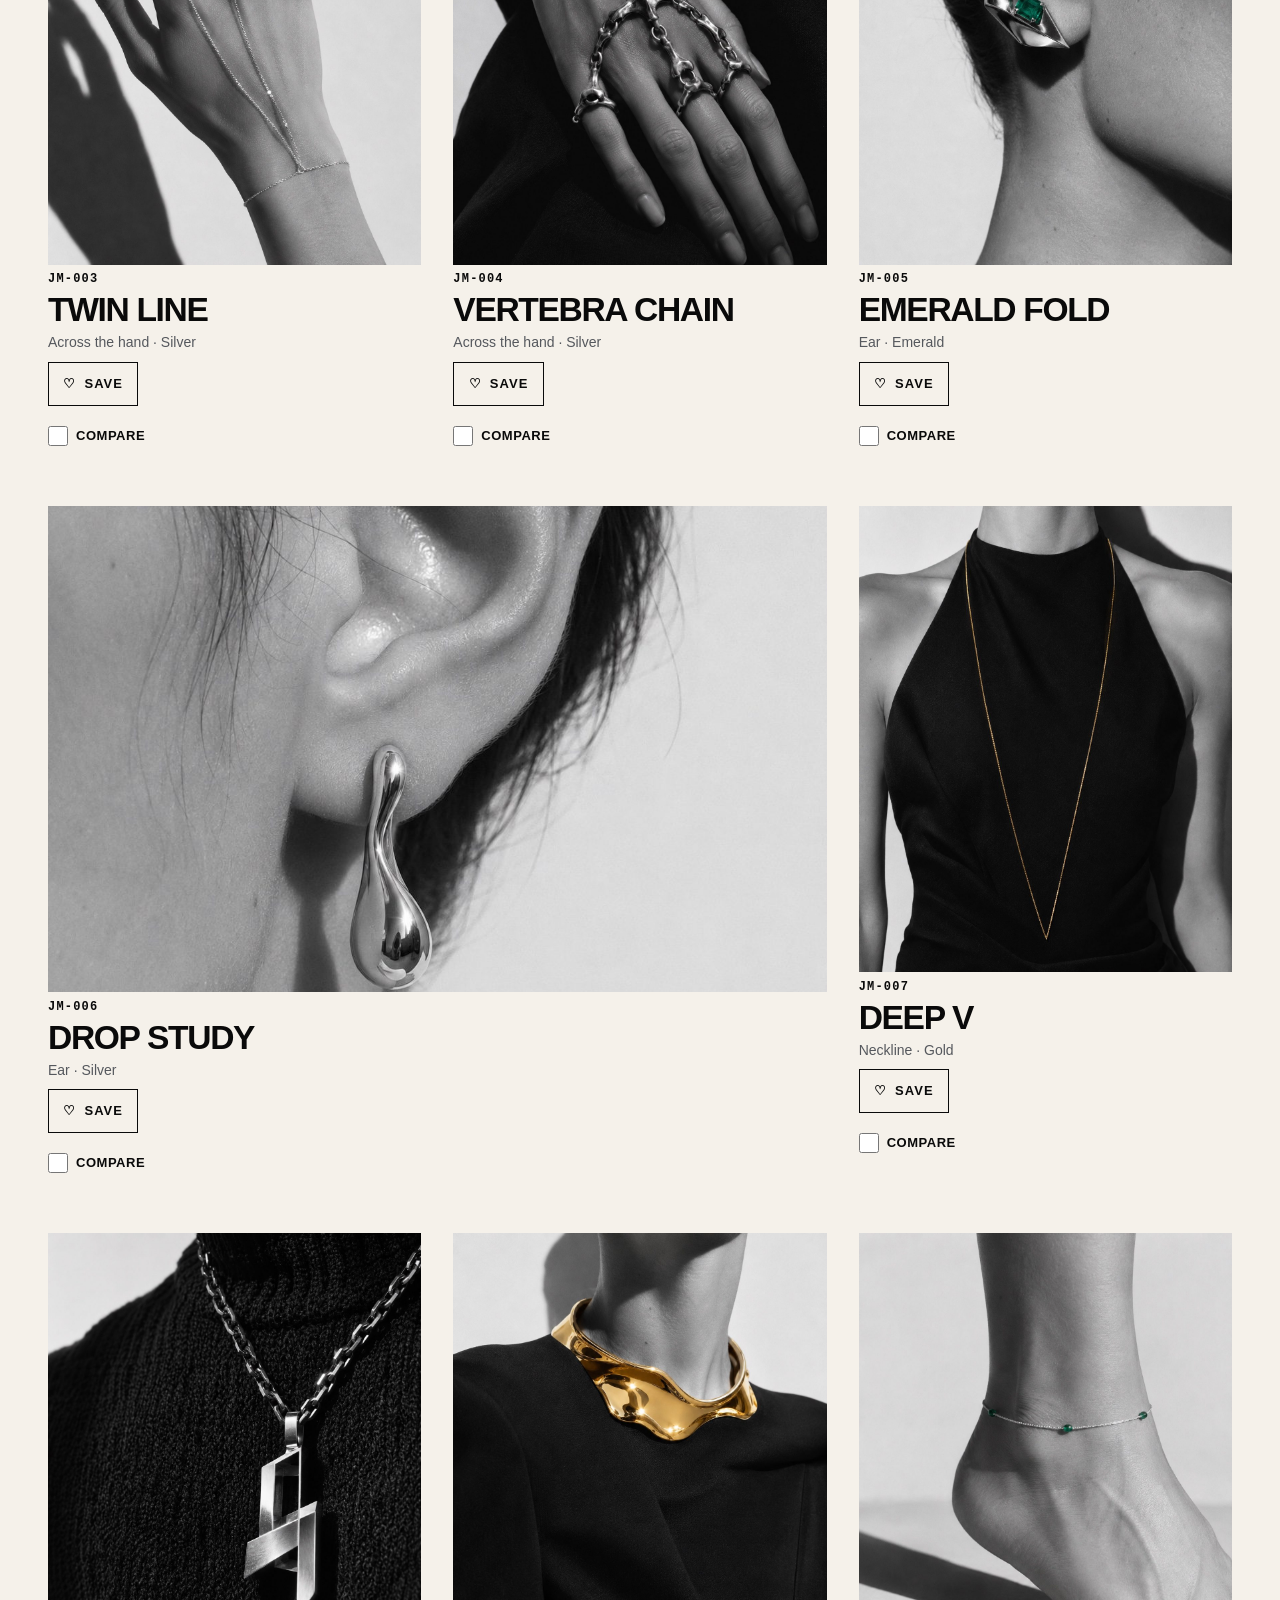
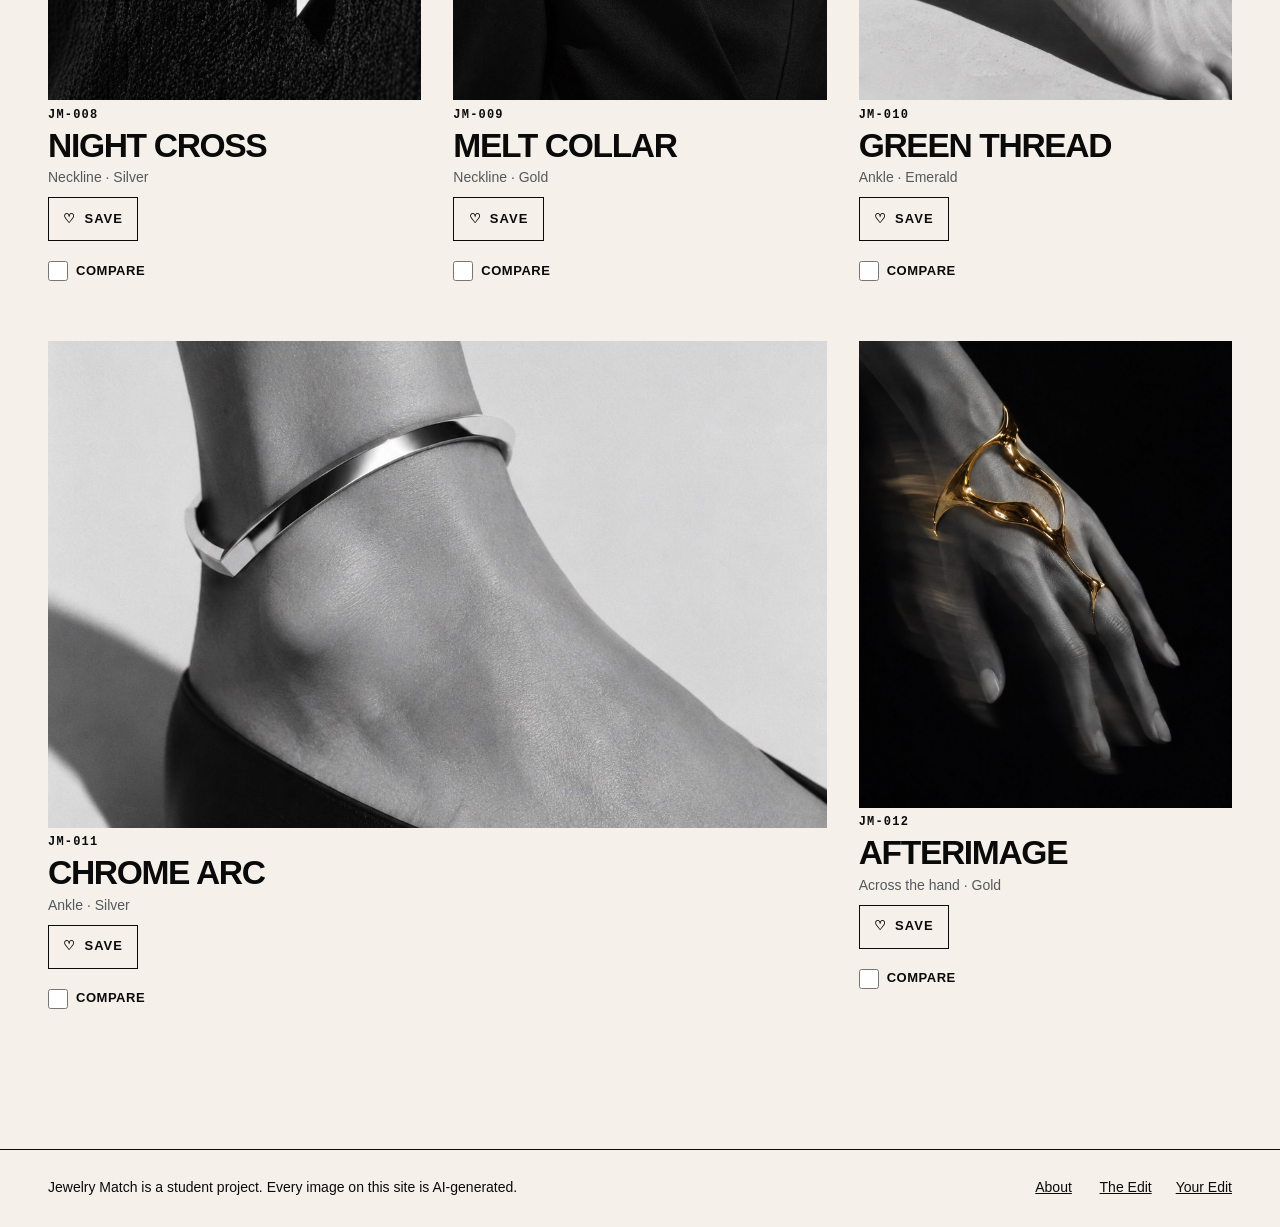
==== commit b1c6d10f: "Add files via upload" ====
--- a/archive.html
+++ b/archive.html
@@ -37,11 +37,14 @@
 
   <main id="main" class="page simple-page">
     <h1 class="step-title">The Edit</h1>
-    <p class="page-intro">Twelve objects, tagged by where they live on the body. Choose a filter in any group, or leave it on Any.</p>
+    <p class="page-intro">Twelve pieces, tagged by where they live on the body. Browse them all, or open Filters to narrow them down. Want a suggestion instead? <a href="match.html">Take the quiz.</a></p>
 
-    <form class="filters" id="filters" aria-label="Filter the collection" onsubmit="return false">
-      <!-- The four filter groups are built by js/archive.js -->
-    </form>
+    <details class="filters-panel" id="filters-panel">
+      <summary class="filters-panel__summary">Filters <span id="filters-state" class="filters-panel__state">none chosen</span></summary>
+      <form class="filters" id="filters" aria-label="Filter the collection" onsubmit="return false">
+        <!-- The four filter groups are built by js/archive.js -->
+      </form>
+    </details>
 
     <div class="toolbar">
       <p class="count" id="count" role="status"></p>
--- a/css/pages.css
+++ b/css/pages.css
@@ -366,3 +366,241 @@
   padding-bottom: .5rem;
 }
 .look--row > .look__slot { scroll-snap-align: start; }
+
+/* ==========================================================
+   Phone polish for the guided look (look.html)
+   - pieces sit two per row, so you see several options without a long scroll
+   - the buttons stay stuck to the bottom of the screen, so Continue is always reachable
+   ========================================================== */
+.look-flow .choices { grid-template-columns: repeat(auto-fit, minmax(min(100%, 8.5rem), 1fr)); gap: .75rem; }
+.look-flow .choice__caption { font-size: .8125rem; }
+.look-flow .choice__label { font-size: .9375rem; overflow-wrap: anywhere; }
+@media (min-width: 48rem) {
+  .look-flow .choices { grid-template-columns: repeat(auto-fit, minmax(min(100%, 12rem), 1fr)); gap: var(--gutter); }
+}
+.look-flow .step-actions--sticky {
+  position: sticky;
+  bottom: 0;
+  z-index: 5;
+  gap: .5rem;
+  margin-inline: calc(var(--margin) * -1);
+  padding: .75rem var(--margin);
+  border-top: var(--rule);
+  background: var(--paper);
+}
+.look-flow .step-actions--sticky .btn { flex: 1 1 auto; padding-inline: .75rem; }
+.look-flow .step-actions--sticky .hint { order: -1; min-height: 0; }
+.look-flow .step-actions--sticky .hint:empty { display: none; }
+html:has(.look-flow) { scroll-padding-bottom: 9rem; }   /* keyboard focus is never hidden behind the bar */
+
+/* ==========================================================
+   Identity pass: bolder type, a little colour, a little motion
+   Same black-and-white editorial look. Colour comes only from
+   the palette that already exists (oxblood, emerald, yellow).
+   ========================================================== */
+
+/* ---- Bolder typography ---- */
+.section-title {
+  font-family: var(--font-display);
+  font-weight: 900;
+  font-size: clamp(1.125rem, 2.6vw, 1.75rem);
+  letter-spacing: -.03em;
+  border-top-width: 3px;
+}
+/* A small oxblood square before each section title (decoration only, hidden from screen readers by being CSS). */
+.section-title::before {
+  content: "";
+  display: inline-block;
+  width: .55em;
+  height: .55em;
+  margin-right: .5em;
+  background: var(--oxblood);
+}
+.page-intro, .hero__lead { font-size: 1.125rem; }
+.card__name { font-size: clamp(1.4rem, 3vw, 2.1rem); }
+/* Catalogue numbers become a visible part of the identity. */
+.card .meta, .choice .meta, .look__slot .meta, .result .meta {
+  font-weight: 700;
+  letter-spacing: .1em;
+  color: var(--black);
+}
+
+/* ---- A little colour (from the existing palette) ---- */
+.progress__seg[data-done="true"] { background: var(--oxblood); }
+.look-flow__score { color: var(--emerald); }
+.result__score strong { color: var(--oxblood); }
+.look__place { color: var(--oxblood); }
+.look__slot { border-top: 4px solid var(--emerald); }
+
+/* ---- A little motion (only for people who have not asked for less) ---- */
+@media (prefers-reduced-motion: no-preference) {
+  @keyframes jm-rise { from { opacity: 0; transform: translateY(14px); } to { opacity: 1; transform: none; } }
+  @keyframes jm-slide { from { transform: translateY(.25em); } to { transform: none; } }
+
+  /* Cards, results and look slots rise in, one after another (the first six only). */
+  .object-grid > .card, .results-grid > .result, .look__slot, .choices > .choice, .how > div {
+    animation: jm-rise 350ms ease-out backwards;
+  }
+  :is(.object-grid, .results-grid, .look, .choices, .how) > :nth-child(2) { animation-delay: 40ms; }
+  :is(.object-grid, .results-grid, .look, .choices, .how) > :nth-child(3) { animation-delay: 80ms; }
+  :is(.object-grid, .results-grid, .look, .choices, .how) > :nth-child(4) { animation-delay: 120ms; }
+  :is(.object-grid, .results-grid, .look, .choices, .how) > :nth-child(5) { animation-delay: 160ms; }
+  :is(.object-grid, .results-grid, .look, .choices, .how) > :nth-child(n+6) { animation-delay: 200ms; }
+
+  /* The big home title slides up into place (movement only, the text is always readable). */
+  .masthead span { animation: jm-slide 600ms cubic-bezier(.2, .8, .2, 1) backwards; }
+  .masthead span:nth-child(2) { animation-delay: 90ms; }
+
+  /* Hover: cards lift a little, buttons nudge. */
+  .card, .choice__body, .btn { transition: transform var(--dur), background var(--dur), color var(--dur), border-color var(--dur); }
+  .card:hover { transform: translateY(-3px); }
+  .choice:hover .choice__body { transform: translateY(-2px); }
+  .btn:active { transform: translateY(1px); }
+}
+
+/* ==========================================================
+   The full outfit (look.html): the model photo with each chosen
+   piece pulled out on the wall beside her, joined by thin lines.
+   The photo and the lines share one box, so percentages line up.
+   ========================================================== */
+.outfit { margin-top: 3rem; max-width: 36rem; }
+.outfit__intro { max-width: 52ch; margin-bottom: 1rem; }
+.outfit__figure { position: relative; width: 100%; aspect-ratio: 1122 / 1402; border: 1px solid var(--black); background: var(--paper); }
+.outfit__photo { position: absolute; inset: 0; width: 100%; height: 100%; object-fit: cover; }
+.outfit__lines { position: absolute; inset: 0; width: 100%; height: 100%; overflow: visible; pointer-events: none; }
+.outfit__lines line { stroke: var(--oxblood); stroke-width: 1.5; vector-effect: non-scaling-stroke; }
+.outfit__dot { position: absolute; width: .75rem; height: .75rem; margin: -.375rem 0 0 -.375rem; border-radius: 50%; background: var(--oxblood); box-shadow: 0 0 0 2px var(--paper); pointer-events: none; }
+.outfit__pieces { position: absolute; inset: 0; margin: 0; padding: 0; list-style: none; }
+.outfit__piece { position: absolute; left: 62%; width: 36%; }
+.outfit__link { display: grid; gap: .15rem; text-decoration: none; }
+.outfit__img, .outfit .placeholder { width: 3rem; height: 3rem; aspect-ratio: 1; object-fit: cover; border: 2px solid var(--black); border-radius: 50%; padding: 0; overflow: hidden; background: var(--paper); }
+.outfit .placeholder > * { display: none; }
+.outfit__place { font-size: .5625rem; font-weight: 700; letter-spacing: .08em; text-transform: uppercase; color: var(--oxblood); }
+.outfit__name { font-family: var(--font-display); font-weight: 900; font-size: .75rem; line-height: .95; letter-spacing: -.03em; text-transform: uppercase; overflow-wrap: anywhere; }
+.outfit__link:hover .outfit__name { text-decoration: underline; text-underline-offset: .15em; }
+.outfit__link:focus-visible { outline: 3px solid var(--oxblood); outline-offset: 3px; }
+@media (min-width: 48rem) {
+  .outfit__img, .outfit .placeholder { width: 5rem; height: 5rem; }
+  .outfit__place { font-size: .75rem; }
+  .outfit__name { font-size: 1.125rem; }
+}
+
+/* ==========================================================
+   Match profile (quiz results)
+   ========================================================== */
+.profile { margin-top: 1.25rem; padding-block: 1rem; border-block: 3px solid var(--black); }
+.profile__name {
+  font-family: var(--font-display);
+  font-weight: 900;
+  font-size: clamp(2rem, 8vw, 5rem);
+  line-height: .9;
+  letter-spacing: -.045em;
+  text-transform: uppercase;
+  color: var(--oxblood);
+  overflow-wrap: anywhere;
+  margin-block: .25rem;
+}
+.profile__line { max-width: 40ch; font-size: 1.125rem; }
+.profile + .answers { margin-top: 1rem; }
+
+/* ==========================================================
+   Home: "Up close", a mosaic of tight crops
+   Tiles are squares; the first one is 2 x 2. Each photo is zoomed in
+   on the jewelry (--fx and --fy are where the piece sits, in percent).
+   ========================================================== */
+.mosaic { display: grid; grid-template-columns: repeat(2, minmax(0, 1fr)); gap: .5rem; }
+.mosaic__tile { position: relative; aspect-ratio: 1; min-width: 0; overflow: hidden; border: 1px solid var(--black); background: var(--black); }
+.mosaic__tile--lead { grid-column: 1 / -1; aspect-ratio: 4 / 3; }
+.mosaic__tile a { position: absolute; inset: 0; display: block; }
+.mosaic__tile img {
+  width: 100%; height: 100%;
+  object-fit: cover;
+  object-position: var(--fx, 50%) var(--fy, 50%);
+  transform: scale(1.6);
+  transform-origin: var(--fx, 50%) var(--fy, 50%);
+}
+.mosaic__tag {
+  position: absolute; left: 0; bottom: 0; max-width: 100%;
+  padding: .35rem .6rem;
+  background: var(--paper); color: var(--black);
+  font-size: .75rem; font-weight: 700; letter-spacing: .06em; text-transform: uppercase;
+}
+.mosaic__no { font-family: var(--font-meta); color: var(--oxblood); margin-right: .35em; }
+.mosaic__tile a:focus-visible { outline: 3px solid var(--oxblood); outline-offset: -3px; }
+@media (min-width: 48rem) {
+  .mosaic { grid-template-columns: repeat(4, minmax(0, 1fr)); gap: .75rem; }
+  .mosaic__tile--lead { grid-column: span 2; grid-row: span 2; aspect-ratio: 1; }
+}
+@media (prefers-reduced-motion: no-preference) {
+  .mosaic__tile img { transition: transform 600ms cubic-bezier(.2, .8, .2, 1); }
+  .mosaic__tile a:hover img { transform: scale(1.75); }
+}
+
+/* ==========================================================
+   Simpler Home: one clear action, three steps, one closing call
+   ========================================================== */
+.hero__lead { max-width: 34ch; }
+.btn--big { min-height: 56px; padding: .9rem 2rem; font-size: 1rem; }
+.hero__note { margin-top: .75rem; }
+.hero__alt { margin-top: .5rem; }
+.hero__alt a { display: inline-flex; align-items: center; min-height: 44px; }
+
+.steps { display: grid; grid-template-columns: minmax(0, 1fr); gap: 1.5rem; list-style: none; padding: 0; }
+.steps__item { display: grid; gap: .35rem; align-content: start; padding-top: 1rem; border-top: 3px solid var(--black); }
+.steps__no { font-family: var(--font-display); font-weight: 900; font-size: 3.5rem; line-height: .8; letter-spacing: -.05em; color: var(--oxblood); }
+.steps__title { font-family: var(--font-display); font-weight: 900; font-size: 1.375rem; line-height: .95; letter-spacing: -.04em; text-transform: uppercase; }
+.steps__item p { max-width: 36ch; }
+@media (min-width: 48rem) { .steps { grid-template-columns: repeat(3, minmax(0, 1fr)); gap: var(--gutter); } }
+
+.home-end { display: grid; justify-items: start; gap: 1rem; margin-top: 4rem; padding-block: 2rem; border-top: 3px solid var(--black); }
+.home-end__title { font-family: var(--font-display); font-weight: 900; font-size: clamp(2.5rem, 9vw, 6rem); line-height: .88; letter-spacing: -.045em; text-transform: uppercase; }
+
+/* Archive filters: folded away on a phone, always open on a wide screen */
+.filters-panel { margin-top: 1.5rem; border-top: var(--rule); }
+.filters-panel__summary {
+  display: flex; align-items: center; justify-content: space-between; gap: 1rem;
+  min-height: 48px; cursor: pointer; list-style: none;
+  font-weight: 700; font-size: .875rem; letter-spacing: .08em; text-transform: uppercase;
+}
+.filters-panel__summary::-webkit-details-marker { display: none; }
+.filters-panel__summary::after { content: "+"; font-size: 1.5rem; line-height: 1; }
+.filters-panel[open] > .filters-panel__summary::after { content: "\2212"; }
+.filters-panel__state { margin-left: auto; font-weight: 400; color: var(--ink-muted); text-transform: none; letter-spacing: 0; }
+.filters-panel .filters { margin-top: 0; border-top: 0; }
+@media (min-width: 48rem) {
+  .filters-panel { border-top: 0; margin-top: 0; }
+  .filters-panel__summary { display: none; }
+  .filters-panel .filters { margin-top: 1.5rem; border-top: var(--rule); }
+}
+
+/* ==========================================================
+   More life: scroll slide-in, an invitation on the body map,
+   a pop when you choose or save. All of it only for people who
+   have not asked for reduced motion.
+   ========================================================== */
+@media (prefers-reduced-motion: no-preference) {
+  .reveal { transform: translateY(28px); }
+  .reveal.is-in { transform: none; transition: transform 700ms cubic-bezier(.2, .8, .2, 1); }
+  .mosaic.reveal-run .mosaic__tile { animation: jm-rise 500ms ease-out backwards; }
+
+  /* Body map: the numbered dots breathe until you choose a place. */
+  @keyframes jm-ring { 0% { box-shadow: 0 0 0 0 rgba(110, 19, 32, .45); } 70%, 100% { box-shadow: 0 0 0 12px rgba(110, 19, 32, 0); } }
+  .bodymap:not(:has([aria-pressed="true"])) .hotspot__num { animation: jm-ring 2s ease-out infinite; }
+  .hotspot:hover .hotspot__num, .hotspot:focus-visible .hotspot__num { animation: none; transform: scale(1.12); transition: transform var(--dur); }
+
+  /* Choosing: the card pops a little, the check mark appears. */
+  @keyframes jm-pop { 0% { transform: scale(.96); } 60% { transform: scale(1.025); } 100% { transform: none; } }
+  .choice input:checked + .choice__body { animation: jm-pop 260ms ease-out; }
+  .chip input:checked + span { animation: jm-pop 220ms ease-out; }
+
+  /* Progress segments fill in rather than snapping. */
+  .progress__seg { transition: background-color 300ms; }
+
+  /* Save heart pops when a piece is saved. */
+  @keyframes jm-heart { 0% { transform: scale(1); } 40% { transform: scale(1.5); } 100% { transform: scale(1); } }
+  .btn--small.is-saved > span[aria-hidden] { display: inline-block; animation: jm-heart 350ms ease-out; }
+
+  /* Score bars grow when the result opens. */
+  @keyframes jm-grow { from { transform: scaleX(0); } to { transform: scaleX(1); } }
+  .bd__fill { transform-origin: left; animation: jm-grow 700ms cubic-bezier(.2, .8, .2, 1) backwards; }
+}
